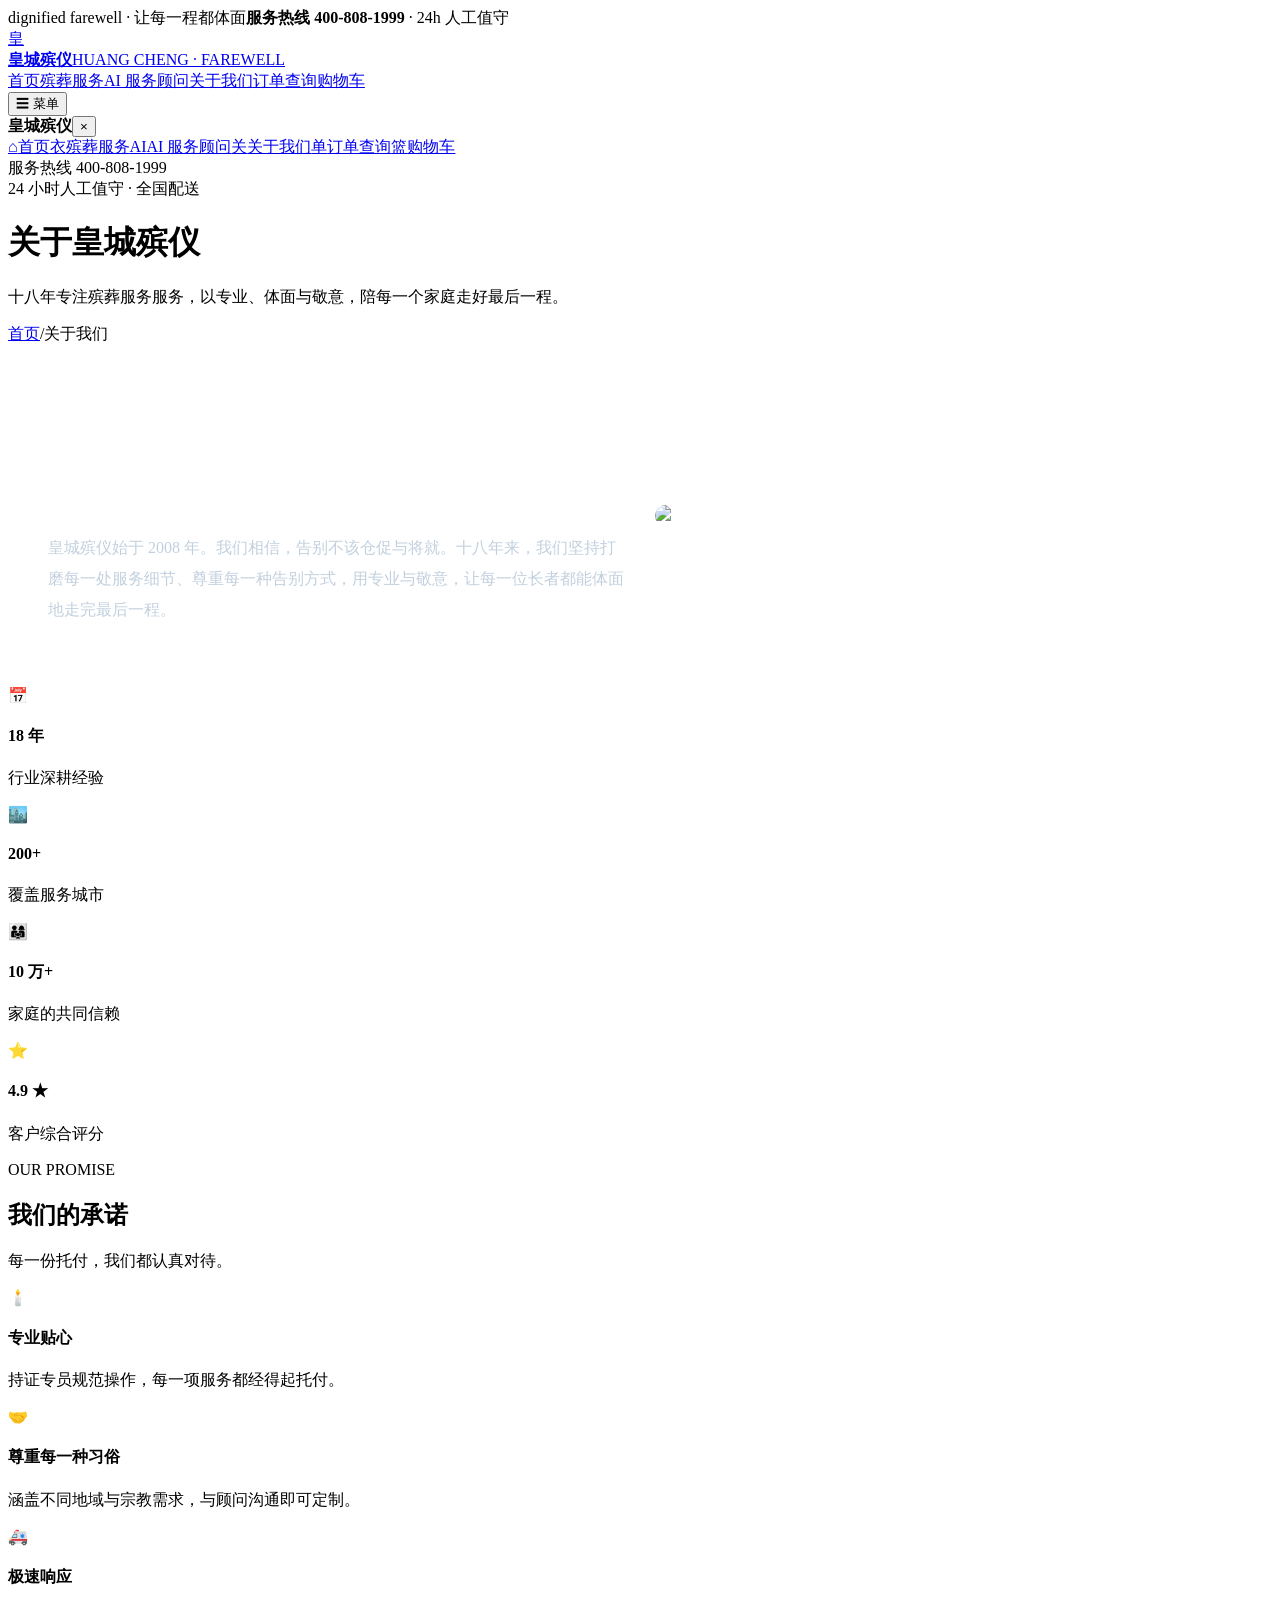
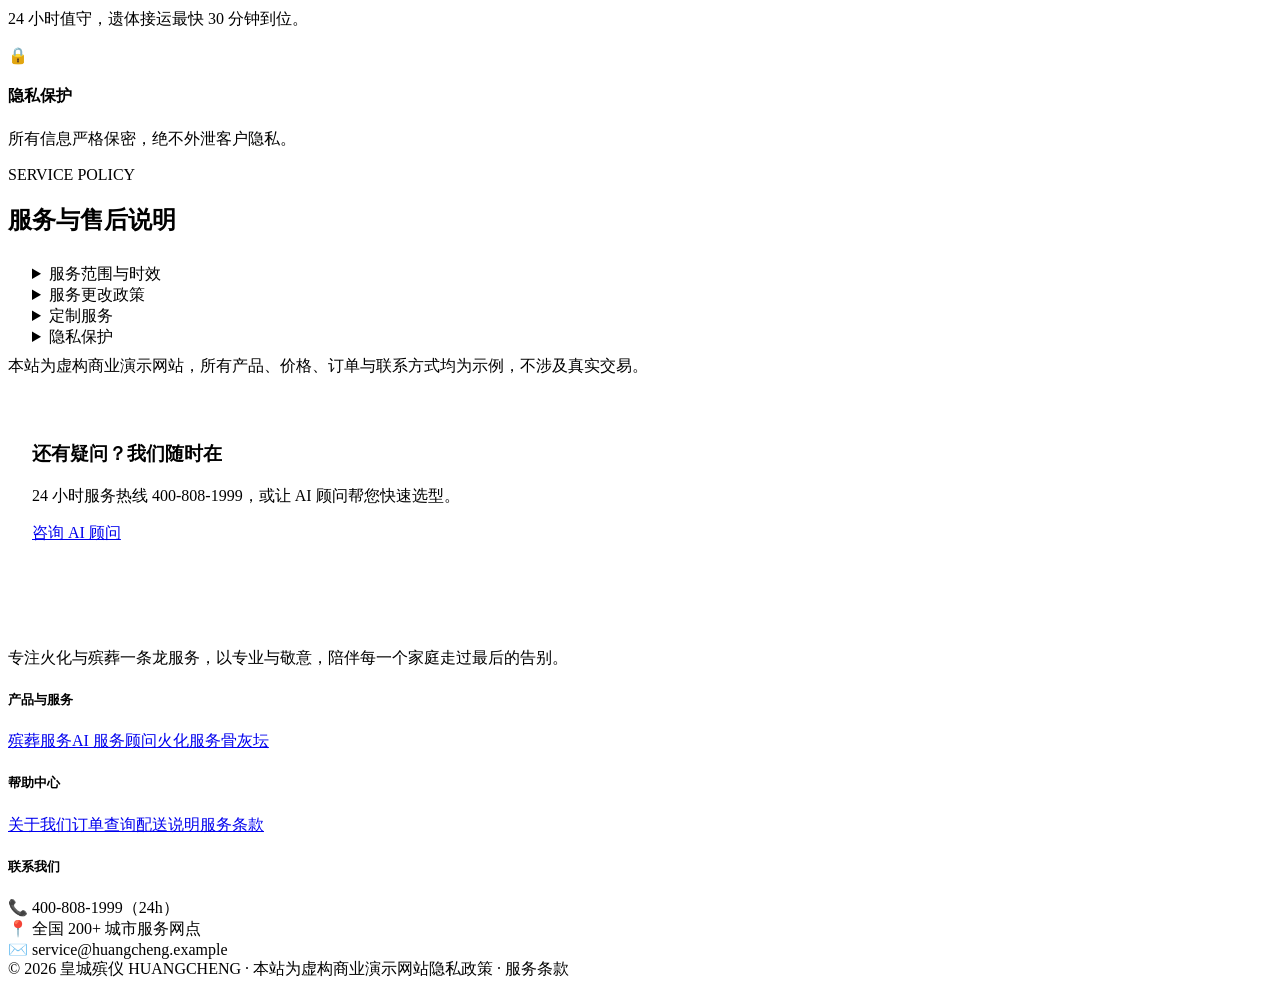
==== about.html @ 8a4f8b58 "huangchengcheng 火化服务商业站" ====
<!DOCTYPE html>
<html lang="zh-CN">
<head>
<meta charset="UTF-8"><meta name="viewport" content="width=device-width,initial-scale=1">
<title>关于我们 — 皇城殡仪</title><link rel="stylesheet" href="assets/style.css">
</head>
<body>
<div class="topbar"><div class="wrap"><span> dignified farewell · 让每一程都体面</span><span><b>服务热线 400-808-1999</b> · 24h 人工值守</span></div></div>
<header class="sitehead"><div class="wrap">
  <a class="logo" href="index.html"><div class="mark">皇</div><div class="txt"><b>皇城殡仪</b><span>HUANG CHENG · FAREWELL</span></div></a>
  <nav class="nav"><a href="index.html">首页</a><a href="products.html">殡葬服务</a><a href="agent.html">AI 服务顾问</a><a href="about.html" class="cur">关于我们</a><a href="orders.html">订单查询</a><a href="cart.html" class="nav-cta">购物车 <span data-cart-count style="display:none">0</span></a></nav>
  <button class="burger" id="burger">☰ 菜单</button>
</div></header>
<div class="drawer-mask" id="drawerMask"></div><aside class="drawer" id="drawer">
  <div class="dh"><b>皇城殡仪</b><button id="drawerClose">×</button></div>
  <div class="dlist"><a href="index.html"><span class="ico">⌂</span>首页</a><a href="products.html"><span class="ico">衣</span>殡葬服务</a><a href="agent.html"><span class="ico">AI</span>AI 服务顾问</a><a href="about.html" class="cur"><span class="ico">关</span>关于我们</a><a href="orders.html"><span class="ico">单</span>订单查询</a><a href="cart.html"><span class="ico">篮</span>购物车</a></div>
  <div class="df">服务热线 400-808-1999<br>24 小时人工值守 · 全国配送</div>
</aside>

<div class="pagehead"><div class="wrap"><h1>关于皇城殡仪</h1><p>十八年专注殡葬服务服务，以专业、体面与敬意，陪每一个家庭走好最后一程。</p></div></div>
<div class="crumb"><div class="wrap"><a href="index.html">首页</a><span>/</span>关于我们</div></div>

<!-- 故事 -->
<section><div class="wrap">
  <div class="hero-card" style="background:linear-gradient(135deg,var(--navy-deep),var(--navy));color:#fff;padding:0;overflow:hidden">
    <div class="wrap" style="padding:44px 40px;display:grid;grid-template-columns:1fr 1fr;gap:30px;align-items:center">
      <div><span class="tag">OUR STORY</span><h2 style="font-family:var(--serif);font-size:clamp(24px,3.5vw,34px);margin:14px 0;line-height:1.4">一份体面，<br>是对生命最后的致意</h2>
        <p style="color:#c2d0de;line-height:1.95">皇城殡仪始于 2008 年。我们相信，告别不该仓促与将就。十八年来，我们坚持打磨每一处服务细节、尊重每一种告别方式，用专业与敬意，让每一位长者都能体面地走完最后一程。</p></div>
      <div><img src="assets/images/scene-candles.jpg" alt="庄重的服务场景" style="border-radius:12px;width:100%;height:300px;object-fit:cover"></div>
    </div>
  </div>
</div></section>

<!-- 数据 -->
<section style="padding-top:0"><div class="wrap">
  <div class="feature-grid">
    <div class="card feature"><div class="ic">📅</div><h4>18 年</h4><p>行业深耕经验</p></div>
    <div class="card feature"><div class="ic">🏙️</div><h4>200+</h4><p>覆盖服务城市</p></div>
    <div class="card feature"><div class="ic">👨‍👩‍👧</div><h4>10 万+</h4><p>家庭的共同信赖</p></div>
    <div class="card feature"><div class="ic">⭐</div><h4>4.9 ★</h4><p>客户综合评分</p></div>
  </div>
</div></section>

<!-- 承诺 -->
<section style="background:var(--card);border-top:1px solid var(--line);border-bottom:1px solid var(--line)"><div class="wrap">
  <div class="sec-head"><span class="kicker">OUR PROMISE</span><h2>我们的承诺</h2><p>每一份托付，我们都认真对待。</p></div>
  <div class="feature-grid">
    <div class="card feature"><div class="ic">🕯️</div><h4>专业贴心</h4><p>持证专员规范操作，每一项服务都经得起托付。</p></div>
    <div class="card feature"><div class="ic">🤝</div><h4>尊重每一种习俗</h4><p>涵盖不同地域与宗教需求，与顾问沟通即可定制。</p></div>
    <div class="card feature"><div class="ic">🚑</div><h4>极速响应</h4><p>24 小时值守，遗体接运最快 30 分钟到位。</p></div>
    <div class="card feature"><div class="ic">🔒</div><h4>隐私保护</h4><p>所有信息严格保密，绝不外泄客户隐私。</p></div>
  </div>
</div></section>

<!-- 服务与售后说明 -->
<section><div class="wrap" style="max-width:900px">
  <div class="sec-head"><span class="kicker">SERVICE POLICY</span><h2>服务与售后说明</h2></div>
  <div class="card" style="padding:8px 24px">
    <details class="faq"><summary>服务范围与时效</summary><div class="ans">全国 200+ 城市设有服务网点。遗体接运市区内 30–60 分钟到位，加急火化最快当天安排。请致电 400-808-1999，我们调度最近网点优先处理。</div></details>
    <details class="faq"><summary>服务更改政策</summary><div class="ans">服务开始前如需调整方案、规格或时段，请及时联系顾问，我们会尽力免费为您更改。服务开始后按双方约定执行。</div></details>
    <details class="faq"><summary>定制服务</summary><div class="ans">支持特殊体型定制、宗教习俗方案定制。一般 24–48 小时完成，加急可当天处理，请提前与顾问沟通细节。</div></details>
    <details class="faq"><summary>隐私保护</summary><div class="ans">您提交的所有信息仅用于订单履行与售后服务，本站为演示网站，数据仅保存在您的浏览器本地，不会上传服务器。</div></details>
  </div>
  <div class="notice center">本站为虚构商业演示网站，所有产品、价格、订单与联系方式均为示例，不涉及真实交易。</div>
</div></section>

<!-- CTA -->
<section class="cta-strip" style="padding:0"><div class="wrap" style="padding:46px 24px">
  <div><h3>还有疑问？我们随时在</h3><p>24 小时服务热线 400-808-1999，或让 AI 顾问帮您快速选型。</p></div>
  <div style="display:flex;gap:12px;flex-wrap:wrap"><a href="agent.html" class="btn btn-gold">咨询 AI 顾问</a><a href="products.html" class="btn btn-ghost" style="border-color:rgba(255,255,255,.4);color:#fff">浏览产品</a></div>
</div></section>

<footer class="foot"><div class="wrap">
  <div class="grid">
    <div class="brand"><div class="logo" style="color:#fff"><div class="mark">皇</div><div class="txt"><b>皇城殡仪</b><span>HUANG CHENG · FAREWELL</span></div></div><p>专注火化与殡葬一条龙服务，以专业与敬意，陪伴每一个家庭走过最后的告别。</p></div>
    <div><h5>产品与服务</h5><a href="products.html">殡葬服务</a><a href="agent.html">AI 服务顾问</a><a href="products.html">火化服务</a><a href="products.html">骨灰坛</a></div>
    <div><h5>帮助中心</h5><a href="about.html">关于我们</a><a href="orders.html">订单查询</a><a href="about.html">配送说明</a><a href="about.html">服务条款</a></div>
    <div><h5>联系我们</h5><div class="contact-line">📞 400-808-1999（24h）</div><div class="contact-line">📍 全国 200+ 城市服务网点</div><div class="contact-line">✉️ service@huangcheng.example</div></div>
  </div>
  <div class="bottom"><span>© 2026 皇城殡仪 HUANGCHENG · 本站为虚构商业演示网站</span><span>隐私政策 · 服务条款</span></div>
</div></footer>
<script src="assets/data.js"></script><script src="assets/app.js"></script>
<script>
var c=document.getElementById('drawerClose');
if(c)c.addEventListener('click',function(){document.getElementById('drawerMask').classList.remove('on');document.getElementById('drawer').classList.remove('on')});
</script>
</body></html>
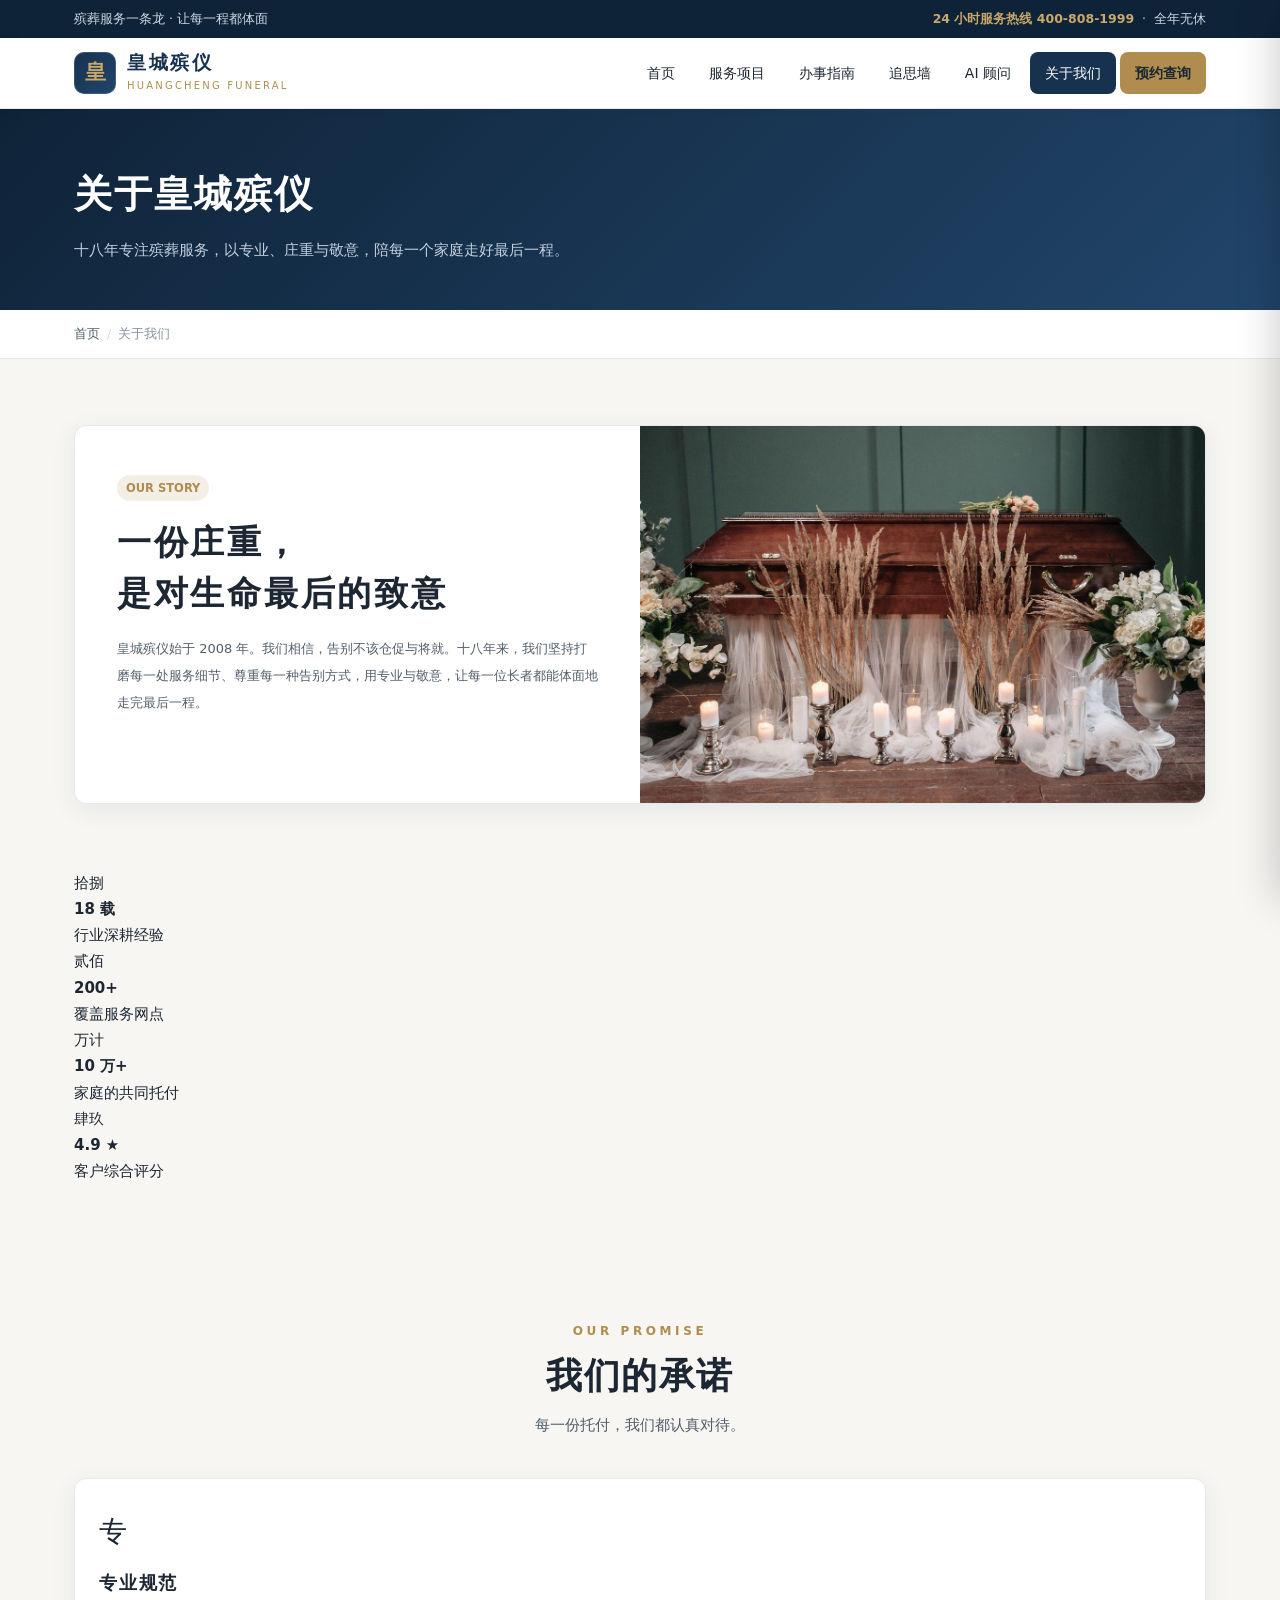
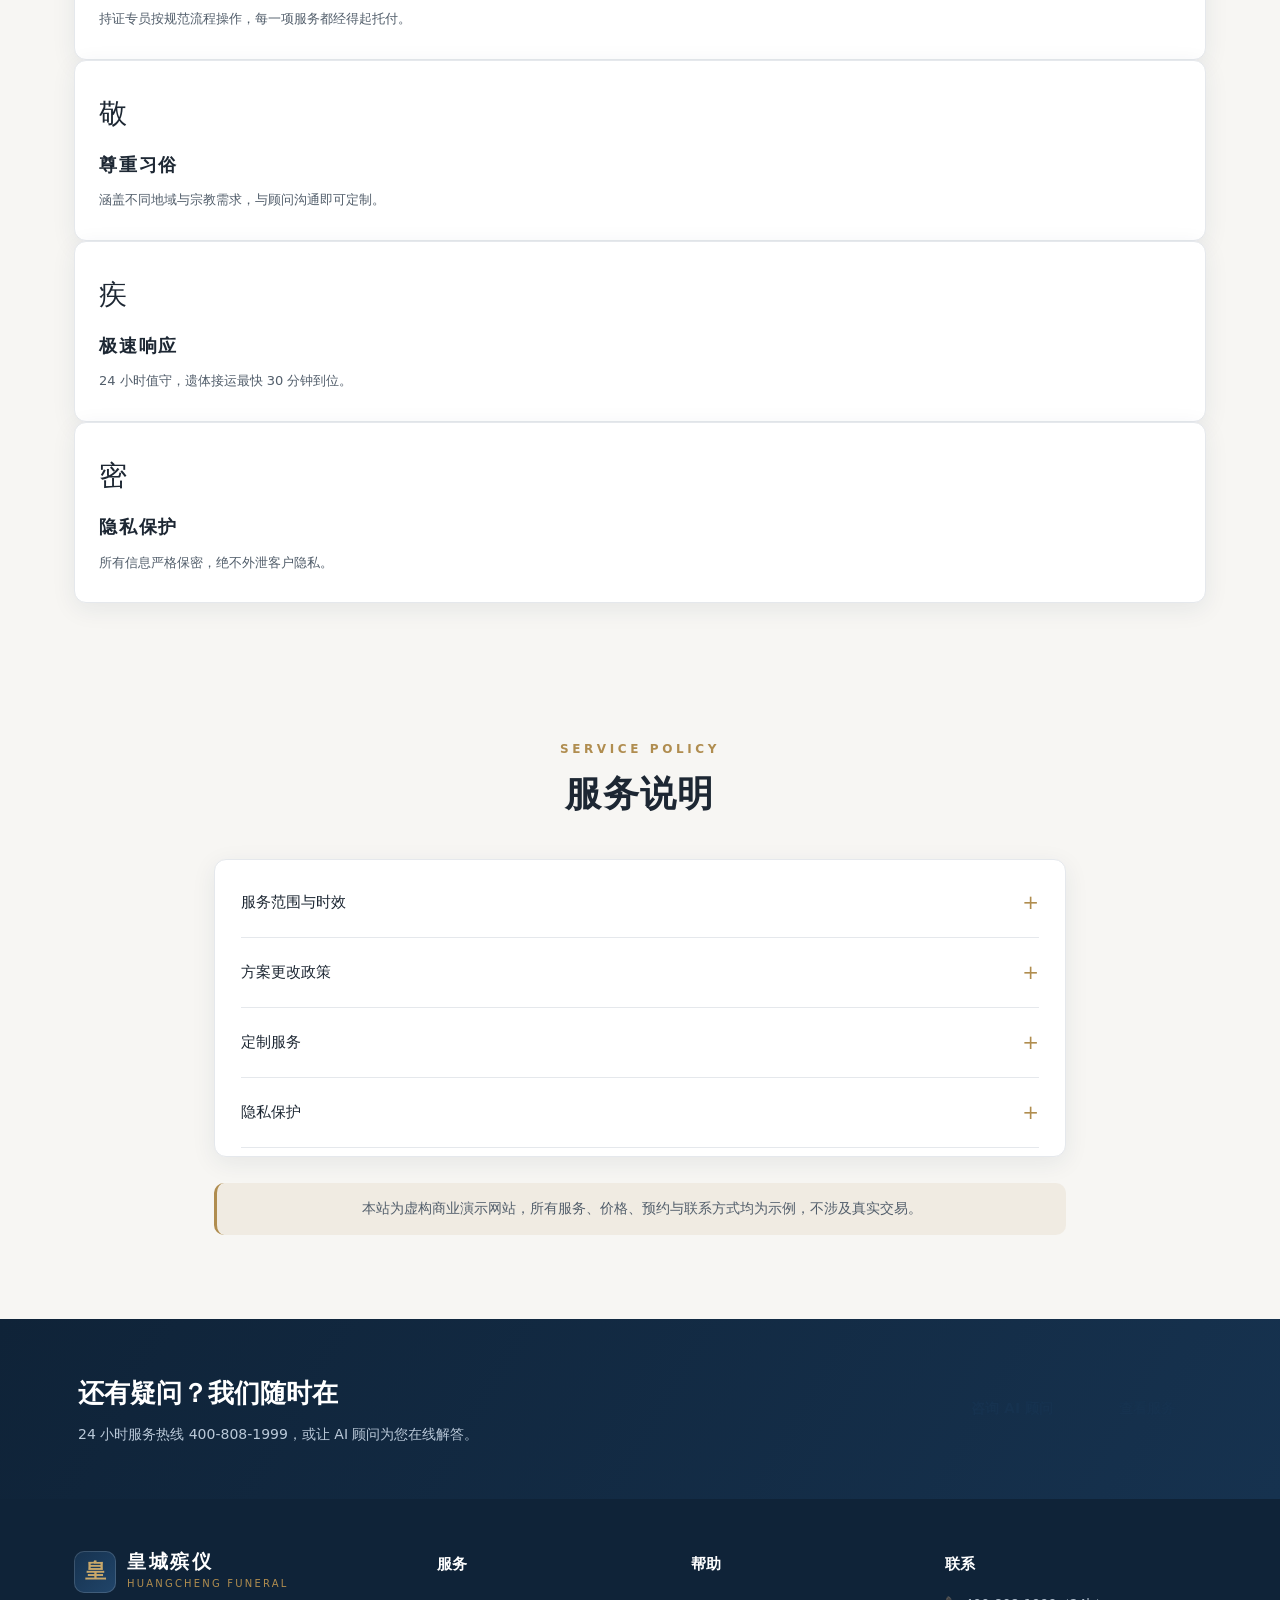
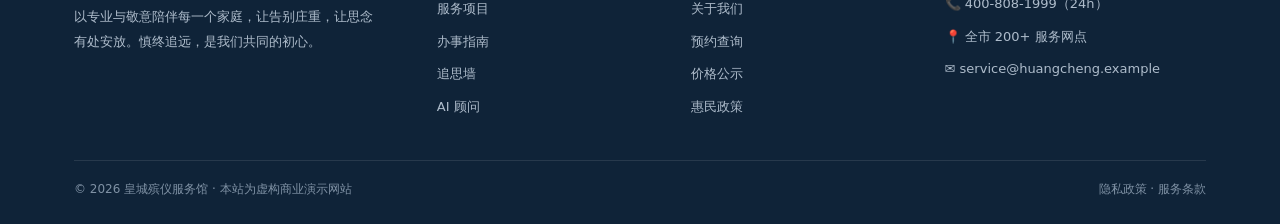
==== commit 3afebfd0: "重做殡仪馆门户站" ====
--- a/about.html
+++ b/about.html
@@ -5,79 +5,80 @@
 <title>关于我们 — 皇城殡仪</title><link rel="stylesheet" href="assets/style.css">
 </head>
 <body>
-<div class="topbar"><div class="wrap"><span> dignified farewell · 让每一程都体面</span><span><b>服务热线 400-808-1999</b> · 24h 人工值守</span></div></div>
+<div class="topbar"><div class="wrap"><span>殡葬服务一条龙 · 让每一程都体面</span><span><b>24 小时服务热线 400-808-1999</b> &nbsp;·&nbsp; 全年无休</span></div></div>
 <header class="sitehead"><div class="wrap">
-  <a class="logo" href="index.html"><div class="mark">皇</div><div class="txt"><b>皇城殡仪</b><span>HUANG CHENG · FAREWELL</span></div></a>
-  <nav class="nav"><a href="index.html">首页</a><a href="products.html">殡葬服务</a><a href="agent.html">AI 服务顾问</a><a href="about.html" class="cur">关于我们</a><a href="orders.html">订单查询</a><a href="cart.html" class="nav-cta">购物车 <span data-cart-count style="display:none">0</span></a></nav>
+  <a class="logo" href="index.html"><div class="mark">皇</div><div class="txt"><b>皇城殡仪</b><span>HUANGCHENG FUNERAL</span></div></a>
+  <nav class="nav"><a href="index.html">首页</a><a href="services.html">服务项目</a><a href="guide.html">办事指南</a><a href="memorial.html">追思墙</a><a href="agent.html">AI 顾问</a><a href="about.html" class="cur">关于我们</a><a href="orders.html" class="nav-cta">预约查询</a></nav>
   <button class="burger" id="burger">☰ 菜单</button>
 </div></header>
-<div class="drawer-mask" id="drawerMask"></div><aside class="drawer" id="drawer">
+<div class="drawer-mask" id="drawerMask"></div>
+<aside class="drawer" id="drawer">
   <div class="dh"><b>皇城殡仪</b><button id="drawerClose">×</button></div>
-  <div class="dlist"><a href="index.html"><span class="ico">⌂</span>首页</a><a href="products.html"><span class="ico">衣</span>殡葬服务</a><a href="agent.html"><span class="ico">AI</span>AI 服务顾问</a><a href="about.html" class="cur"><span class="ico">关</span>关于我们</a><a href="orders.html"><span class="ico">单</span>订单查询</a><a href="cart.html"><span class="ico">篮</span>购物车</a></div>
-  <div class="df">服务热线 400-808-1999<br>24 小时人工值守 · 全国配送</div>
+  <div class="dlist">
+    <a href="index.html"><span class="ico">◈</span>首页</a><a href="services.html"><span class="ico">壹</span>服务项目</a>
+    <a href="guide.html"><span class="ico">贰</span>办事指南</a><a href="memorial.html"><span class="ico">叁</span>追思墙</a>
+    <a href="agent.html"><span class="ico">肆</span>AI 殡葬顾问</a><a href="about.html" class="cur"><span class="ico">伍</span>关于我们</a>
+    <a href="orders.html"><span class="ico">陆</span>预约查询</a>
+  </div>
+  <div class="df">24 小时服务热线 400-808-1999<br>全年无休 · 市区 30 分钟响应</div>
 </aside>
 
-<div class="pagehead"><div class="wrap"><h1>关于皇城殡仪</h1><p>十八年专注殡葬服务服务，以专业、体面与敬意，陪每一个家庭走好最后一程。</p></div></div>
+<div class="pagehead"><div class="wrap"><h1>关于皇城殡仪</h1><p>十八年专注殡葬服务，以专业、庄重与敬意，陪每一个家庭走好最后一程。</p></div></div>
 <div class="crumb"><div class="wrap"><a href="index.html">首页</a><span>/</span>关于我们</div></div>
 
-<!-- 故事 -->
 <section><div class="wrap">
-  <div class="hero-card" style="background:linear-gradient(135deg,var(--navy-deep),var(--navy));color:#fff;padding:0;overflow:hidden">
-    <div class="wrap" style="padding:44px 40px;display:grid;grid-template-columns:1fr 1fr;gap:30px;align-items:center">
-      <div><span class="tag">OUR STORY</span><h2 style="font-family:var(--serif);font-size:clamp(24px,3.5vw,34px);margin:14px 0;line-height:1.4">一份体面，<br>是对生命最后的致意</h2>
-        <p style="color:#c2d0de;line-height:1.95">皇城殡仪始于 2008 年。我们相信，告别不该仓促与将就。十八年来，我们坚持打磨每一处服务细节、尊重每一种告别方式，用专业与敬意，让每一位长者都能体面地走完最后一程。</p></div>
-      <div><img src="assets/images/scene-candles.jpg" alt="庄重的服务场景" style="border-radius:12px;width:100%;height:300px;object-fit:cover"></div>
+  <div class="card" style="padding:0;overflow:hidden;display:grid;grid-template-columns:1fr 1fr">
+    <div style="padding:48px 42px"><span class="tag">OUR STORY</span>
+      <h2 style="font-family:var(--serif);font-size:clamp(24px,3.4vw,34px);margin:16px 0;letter-spacing:.08em;line-height:1.5">一份庄重，<br>是对生命最后的致意</h2>
+      <p class="small" style="line-height:2.1">皇城殡仪始于 2008 年。我们相信，告别不该仓促与将就。十八年来，我们坚持打磨每一处服务细节、尊重每一种告别方式，用专业与敬意，让每一位长者都能体面地走完最后一程。</p>
     </div>
+    <div><img src="assets/images/scene-candles.jpg" alt="庄重的服务场景" style="width:100%;height:100%;min-height:340px;object-fit:cover"></div>
   </div>
 </div></section>
 
-<!-- 数据 -->
 <section style="padding-top:0"><div class="wrap">
-  <div class="feature-grid">
-    <div class="card feature"><div class="ic">📅</div><h4>18 年</h4><p>行业深耕经验</p></div>
-    <div class="card feature"><div class="ic">🏙️</div><h4>200+</h4><p>覆盖服务城市</p></div>
-    <div class="card feature"><div class="ic">👨‍👩‍👧</div><h4>10 万+</h4><p>家庭的共同信赖</p></div>
-    <div class="card feature"><div class="ic">⭐</div><h4>4.9 ★</h4><p>客户综合评分</p></div>
+  <div class="guide-grid" style="grid-template-columns:repeat(4,1fr)">
+    <div class="guide-card"><div class="ic">拾捌</div><h4>18 载</h4><p>行业深耕经验</p></div>
+    <div class="guide-card"><div class="ic">贰佰</div><h4>200+</h4><p>覆盖服务网点</p></div>
+    <div class="guide-card"><div class="ic">万计</div><h4>10 万+</h4><p>家庭的共同托付</p></div>
+    <div class="guide-card"><div class="ic">肆玖</div><h4>4.9 ★</h4><p>客户综合评分</p></div>
   </div>
 </div></section>
 
-<!-- 承诺 -->
-<section style="background:var(--card);border-top:1px solid var(--line);border-bottom:1px solid var(--line)"><div class="wrap">
+<section style="background:var(--paper-2)"><div class="wrap">
   <div class="sec-head"><span class="kicker">OUR PROMISE</span><h2>我们的承诺</h2><p>每一份托付，我们都认真对待。</p></div>
-  <div class="feature-grid">
-    <div class="card feature"><div class="ic">🕯️</div><h4>专业贴心</h4><p>持证专员规范操作，每一项服务都经得起托付。</p></div>
-    <div class="card feature"><div class="ic">🤝</div><h4>尊重每一种习俗</h4><p>涵盖不同地域与宗教需求，与顾问沟通即可定制。</p></div>
-    <div class="card feature"><div class="ic">🚑</div><h4>极速响应</h4><p>24 小时值守，遗体接运最快 30 分钟到位。</p></div>
-    <div class="card feature"><div class="ic">🔒</div><h4>隐私保护</h4><p>所有信息严格保密，绝不外泄客户隐私。</p></div>
+  <div class="guide-grid">
+    <div class="card" style="padding:28px 24px"><div class="ic" style="font-family:var(--serif);font-size:28px;color:var(--copper)">专</div><h4 style="font-family:var(--serif);font-size:18px;margin:12px 0 8px;letter-spacing:.1em">专业规范</h4><p class="small">持证专员按规范流程操作，每一项服务都经得起托付。</p></div>
+    <div class="card" style="padding:28px 24px"><div class="ic" style="font-family:var(--serif);font-size:28px;color:var(--copper)">敬</div><h4 style="font-family:var(--serif);font-size:18px;margin:12px 0 8px;letter-spacing:.1em">尊重习俗</h4><p class="small">涵盖不同地域与宗教需求，与顾问沟通即可定制。</p></div>
+    <div class="card" style="padding:28px 24px"><div class="ic" style="font-family:var(--serif);font-size:28px;color:var(--copper)">疾</div><h4 style="font-family:var(--serif);font-size:18px;margin:12px 0 8px;letter-spacing:.1em">极速响应</h4><p class="small">24 小时值守，遗体接运最快 30 分钟到位。</p></div>
+    <div class="card" style="padding:28px 24px"><div class="ic" style="font-family:var(--serif);font-size:28px;color:var(--copper)">密</div><h4 style="font-family:var(--serif);font-size:18px;margin:12px 0 8px;letter-spacing:.1em">隐私保护</h4><p class="small">所有信息严格保密，绝不外泄客户隐私。</p></div>
   </div>
 </div></section>
 
-<!-- 服务与售后说明 -->
 <section><div class="wrap" style="max-width:900px">
-  <div class="sec-head"><span class="kicker">SERVICE POLICY</span><h2>服务与售后说明</h2></div>
-  <div class="card" style="padding:8px 24px">
-    <details class="faq"><summary>服务范围与时效</summary><div class="ans">全国 200+ 城市设有服务网点。遗体接运市区内 30–60 分钟到位，加急火化最快当天安排。请致电 400-808-1999，我们调度最近网点优先处理。</div></details>
-    <details class="faq"><summary>服务更改政策</summary><div class="ans">服务开始前如需调整方案、规格或时段，请及时联系顾问，我们会尽力免费为您更改。服务开始后按双方约定执行。</div></details>
-    <details class="faq"><summary>定制服务</summary><div class="ans">支持特殊体型定制、宗教习俗方案定制。一般 24–48 小时完成，加急可当天处理，请提前与顾问沟通细节。</div></details>
-    <details class="faq"><summary>隐私保护</summary><div class="ans">您提交的所有信息仅用于订单履行与售后服务，本站为演示网站，数据仅保存在您的浏览器本地，不会上传服务器。</div></details>
+  <div class="sec-head"><span class="kicker">SERVICE POLICY</span><h2>服务说明</h2></div>
+  <div class="card" style="padding:8px 26px">
+    <details class="faq"><summary>服务范围与时效</summary><div class="ans">全市 200+ 服务网点。遗体接运市区内 30–60 分钟到位，加急火化最快当天安排。请致电 400-808-1999，我们调度最近网点优先处理。</div></details>
+    <details class="faq"><summary>方案更改政策</summary><div class="ans">服务开始前如需调整方案、规格或时段，请及时联系顾问，我们会尽力免费为您更改。服务开始后按双方约定执行。</div></details>
+    <details class="faq"><summary>定制服务</summary><div class="ans">支持宗教仪式、告别流程、场地花艺等定制。一般 24 小时内安排妥当，加急可当天处理，请提前与顾问沟通细节。</div></details>
+    <details class="faq"><summary>隐私保护</summary><div class="ans">您提交的所有信息仅用于服务履行与售后，本站为演示网站，数据仅保存在您的浏览器本地，不会上传服务器。</div></details>
   </div>
-  <div class="notice center">本站为虚构商业演示网站，所有产品、价格、订单与联系方式均为示例，不涉及真实交易。</div>
+  <div class="notice center" style="margin-top:26px">本站为虚构商业演示网站，所有服务、价格、预约与联系方式均为示例，不涉及真实交易。</div>
 </div></section>
 
-<!-- CTA -->
-<section class="cta-strip" style="padding:0"><div class="wrap" style="padding:46px 24px">
-  <div><h3>还有疑问？我们随时在</h3><p>24 小时服务热线 400-808-1999，或让 AI 顾问帮您快速选型。</p></div>
-  <div style="display:flex;gap:12px;flex-wrap:wrap"><a href="agent.html" class="btn btn-gold">咨询 AI 顾问</a><a href="products.html" class="btn btn-ghost" style="border-color:rgba(255,255,255,.4);color:#fff">浏览产品</a></div>
+<section class="cta-strip" style="padding:0"><div class="wrap" style="padding:52px 28px">
+  <div><h3>还有疑问？我们随时在</h3><p>24 小时服务热线 400-808-1999，或让 AI 顾问为您在线解答。</p></div>
+  <div style="display:flex;gap:12px;flex-wrap:wrap"><a href="agent.html" class="btn btn-copper">咨询 AI 顾问</a><a href="services.html" class="btn btn-outline">查看服务</a></div>
 </div></section>
 
 <footer class="foot"><div class="wrap">
   <div class="grid">
-    <div class="brand"><div class="logo" style="color:#fff"><div class="mark">皇</div><div class="txt"><b>皇城殡仪</b><span>HUANG CHENG · FAREWELL</span></div></div><p>专注火化与殡葬一条龙服务，以专业与敬意，陪伴每一个家庭走过最后的告别。</p></div>
-    <div><h5>产品与服务</h5><a href="products.html">殡葬服务</a><a href="agent.html">AI 服务顾问</a><a href="products.html">火化服务</a><a href="products.html">骨灰坛</a></div>
-    <div><h5>帮助中心</h5><a href="about.html">关于我们</a><a href="orders.html">订单查询</a><a href="about.html">配送说明</a><a href="about.html">服务条款</a></div>
-    <div><h5>联系我们</h5><div class="contact-line">📞 400-808-1999（24h）</div><div class="contact-line">📍 全国 200+ 城市服务网点</div><div class="contact-line">✉️ service@huangcheng.example</div></div>
+    <div class="brand"><div class="logo" style="color:#fff"><div class="mark">皇</div><div class="txt"><b>皇城殡仪</b><span>HUANGCHENG FUNERAL</span></div></div><p>以专业与敬意陪伴每一个家庭，让告别庄重，让思念有处安放。慎终追远，是我们共同的初心。</p></div>
+    <div><h5>服务</h5><a href="services.html">服务项目</a><a href="guide.html">办事指南</a><a href="memorial.html">追思墙</a><a href="agent.html">AI 顾问</a></div>
+    <div><h5>帮助</h5><a href="about.html">关于我们</a><a href="orders.html">预约查询</a><a href="guide.html">价格公示</a><a href="guide.html">惠民政策</a></div>
+    <div><h5>联系</h5><div class="contact-line">📞 400-808-1999（24h）</div><div class="contact-line">📍 全市 200+ 服务网点</div><div class="contact-line">✉️ service@huangcheng.example</div></div>
   </div>
-  <div class="bottom"><span>© 2026 皇城殡仪 HUANGCHENG · 本站为虚构商业演示网站</span><span>隐私政策 · 服务条款</span></div>
+  <div class="bottom"><span>© 2026 皇城殡仪服务馆 · 本站为虚构商业演示网站</span><span>隐私政策 · 服务条款</span></div>
 </div></footer>
 <script src="assets/data.js"></script><script src="assets/app.js"></script>
 <script>
--- a/assets/style.css
+++ b/assets/style.css
@@ -0,0 +1,334 @@
+/* 皇城殡仪 · 火化服务商业智能体网站 —— 公共样式 */
+:root{
+  --navy:#16324f;          /* 藏青主色 */
+  --navy-2:#21456a;
+  --navy-deep:#0f2338;
+  --gold:#b08d4f;          /* 香槟金 */
+  --gold-2:#c9a86a;
+  --bg:#f7f6f3;            /* 暖米白 */
+  --card:#ffffff;
+  --ink:#1d2733;
+  --ink-2:#525e6b;
+  --ink-3:#8792a0;
+  --line:#e5e8ec;
+  --line-2:#d4dae1;
+  --ok:#2e7d5b;
+  --danger:#b23a3a;
+  --radius:12px;
+  --radius-s:8px;
+  --shadow:0 6px 24px rgba(22,50,79,.08);
+  --shadow-lg:0 18px 50px rgba(22,50,79,.16);
+  --sans:"PingFang SC","Microsoft YaHei","Hiragino Sans GB",system-ui,-apple-system,sans-serif;
+  --serif:"Songti SC","STSong","SimSun",serif;
+}
+@media (prefers-color-scheme:dark){
+  :root{
+    color-scheme:dark;
+    --navy:#7fb0e0;--navy-2:#9cc4ec;--navy-deep:#0b131d;
+    --gold:#d8b878;--gold-2:#e6ca96;
+    --bg:#0d141d;--card:#151e29;--ink:#e8edf3;--ink-2:#b3bfcc;--ink-3:#8493a3;
+    --line:#263445;--line-2:#314254;
+    --shadow:0 6px 24px rgba(0,0,0,.3);--shadow-lg:0 18px 50px rgba(0,0,0,.45);
+  }
+}
+*{box-sizing:border-box;margin:0;padding:0}
+html{-webkit-text-size-adjust:100%;scroll-behavior:smooth;overflow-x:hidden}
+body{font-family:var(--sans);background:var(--bg);color:var(--ink);font-size:15px;line-height:1.75;overflow-x:hidden}
+img{max-width:100%;display:block}
+a{color:var(--navy);text-decoration:none}
+a:hover{color:var(--gold)}
+.wrap{max-width:1180px;margin:0 auto;padding:0 24px}
+.mono{font-family:ui-monospace,Menlo,Consolas,monospace}
+.small{font-size:13px;color:var(--ink-2)}
+.tiny{font-size:12px;color:var(--ink-3)}
+.center{text-align:center}
+.hidden{display:none!important}
+
+/* ===== 顶部 ===== */
+.topbar{background:var(--navy-deep);color:#cdd8e4;font-size:12.5px}
+.topbar .wrap{display:flex;justify-content:space-between;gap:16px;padding-top:8px;padding-bottom:8px;flex-wrap:wrap}
+.topbar b{color:var(--gold-2)}
+.sitehead{background:var(--card);border-bottom:1px solid var(--line);position:sticky;top:0;z-index:100;box-shadow:0 2px 12px rgba(0,0,0,.04)}
+.sitehead .wrap{display:flex;align-items:center;gap:18px;height:70px}
+.logo{display:flex;align-items:center;gap:11px;flex:0 0 auto}
+.logo .mark{width:42px;height:42px;border-radius:10px;background:linear-gradient(135deg,var(--navy),var(--navy-2));color:var(--gold-2);display:grid;place-items:center;font-family:var(--serif);font-size:21px;font-weight:700;box-shadow:inset 0 0 0 1px rgba(255,255,255,.15)}
+.logo .txt b{display:block;font-size:19px;letter-spacing:.14em;font-family:var(--serif);line-height:1.2}
+.logo .txt span{display:block;font-size:10px;letter-spacing:.22em;color:var(--gold);margin-top:2px}
+.nav{display:flex;gap:4px;margin-left:auto;align-items:center}
+.nav a{padding:9px 15px;font-size:14px;color:var(--ink);border-radius:8px;white-space:nowrap}
+.nav a:hover{background:rgba(176,141,79,.12);color:var(--gold)}
+.nav a.cur{background:var(--navy);color:#fff}
+.nav .nav-cta{background:var(--gold);color:#1a2733;font-weight:600}
+.nav .nav-cta:hover{background:var(--gold-2);color:#1a2733}
+.burger{display:none;margin-left:auto;background:var(--navy);color:#fff;border:none;border-radius:8px;padding:9px 13px;font-size:14px;cursor:pointer}
+@media(max-width:900px){.nav{display:none}.burger{display:block}}
+
+/* 抽屉栏（移动端明显） */
+.drawer-mask{position:fixed;inset:0;background:rgba(10,20,32,.5);z-index:198;opacity:0;visibility:hidden;transition:.25s}
+.drawer-mask.on{opacity:1;visibility:visible}
+.drawer{position:fixed;top:0;right:0;bottom:0;width:min(330px,86vw);background:var(--card);z-index:199;transform:translateX(102%);transition:transform .28s cubic-bezier(.4,0,.2,1);box-shadow:-10px 0 40px rgba(0,0,0,.2);display:flex;flex-direction:column}
+.drawer.on{transform:none}
+.drawer .dh{padding:20px;background:linear-gradient(135deg,var(--navy),var(--navy-2));color:#fff;display:flex;justify-content:space-between;align-items:center}
+.drawer .dh b{font-family:var(--serif);font-size:20px;letter-spacing:.1em}
+.drawer .dh button{background:rgba(255,255,255,.15);border:none;color:#fff;width:32px;height:32px;border-radius:50%;font-size:18px;cursor:pointer}
+.drawer .dlist{padding:12px;overflow-y:auto;flex:1}
+.drawer .dlist a{display:flex;align-items:center;gap:12px;padding:14px 16px;border-radius:10px;color:var(--ink);font-size:15px;margin-bottom:4px}
+.drawer .dlist a:hover,.drawer .dlist a.cur{background:rgba(176,141,79,.14);color:var(--gold)}
+.drawer .dlist a .ico{width:26px;height:26px;border-radius:7px;background:var(--navy);color:#fff;display:grid;place-items:center;font-size:13px;flex:0 0 auto}
+.drawer .df{padding:16px 20px;border-top:1px solid var(--line);font-size:13px;color:var(--ink-2)}
+
+/* ===== 通用块 ===== */
+section{padding:66px 0}
+.sec-head{text-align:center;max-width:720px;margin:0 auto 40px}
+.sec-head .kicker{display:inline-block;color:var(--gold);font-size:12px;letter-spacing:.3em;font-weight:600;margin-bottom:10px}
+.sec-head h2{font-size:clamp(25px,4vw,36px);font-family:var(--serif);letter-spacing:.04em;line-height:1.35}
+.sec-head p{color:var(--ink-2);margin-top:12px}
+.btn{display:inline-flex;align-items:center;justify-content:center;gap:8px;padding:13px 26px;border-radius:10px;font-size:14px;font-weight:600;cursor:pointer;border:1px solid transparent;transition:.2s;text-align:center}
+.btn-gold{background:linear-gradient(135deg,var(--gold),var(--gold-2));color:#1a2733}
+.btn-gold:hover{filter:brightness(1.07);color:#1a2733;transform:translateY(-1px)}
+.btn-navy{background:var(--navy);color:#fff}
+.btn-navy:hover{background:var(--navy-2);color:#fff}
+.btn-ghost{background:transparent;border-color:var(--line-2);color:var(--ink)}
+.btn-ghost:hover{border-color:var(--gold);color:var(--gold)}
+.btn-sm{padding:9px 15px;font-size:13px;border-radius:8px}
+.card{background:var(--card);border:1px solid var(--line);border-radius:var(--radius);box-shadow:var(--shadow)}
+.tag{display:inline-block;padding:3px 9px;border-radius:20px;font-size:11.5px;background:rgba(176,141,79,.14);color:var(--gold);font-weight:600}
+
+/* ===== 首屏 ===== */
+.hero{position:relative;background:var(--navy-deep);color:#fff;overflow:hidden}
+.hero .bg{position:absolute;inset:0;background-image:url('images/scene-hall.jpg');background-size:cover;background-position:center;opacity:.28}
+.hero .bg::after{content:"";position:absolute;inset:0;background:linear-gradient(90deg,var(--navy-deep) 10%,rgba(15,35,56,.85) 55%,rgba(15,35,56,.4))}
+.hero .wrap{position:relative;z-index:2;padding:104px 24px 110px;display:grid;grid-template-columns:1.1fr .9fr;gap:48px;align-items:center}
+.hero .badge{display:inline-flex;align-items:center;gap:8px;border:1px solid rgba(201,168,106,.5);color:var(--gold-2);padding:6px 14px;border-radius:30px;font-size:12.5px;letter-spacing:.1em;margin-bottom:22px}
+.hero h1{font-family:var(--serif);font-size:clamp(34px,5.4vw,58px);line-height:1.25;letter-spacing:.03em;font-weight:700}
+.hero h1 em{color:var(--gold-2);font-style:normal}
+.hero .lead{font-size:clamp(15px,2vw,17px);color:#c7d3e0;margin:22px 0 30px;max-width:560px;line-height:1.9}
+.hero .actions{display:flex;gap:14px;flex-wrap:wrap}
+.hero .trust{display:flex;gap:26px;margin-top:38px;flex-wrap:wrap}
+.hero .trust div b{display:block;font-size:23px;color:var(--gold-2);font-family:var(--serif)}
+.hero .trust div span{font-size:12px;color:#9fb0c2}
+.hero-card{background:rgba(255,255,255,.06);border:1px solid rgba(255,255,255,.16);backdrop-filter:blur(8px);border-radius:16px;padding:26px;box-shadow:var(--shadow-lg)}
+.hero-card h3{font-size:16px;margin-bottom:6px;color:#fff}
+.hero-card .sub{font-size:12.5px;color:#9fb0c2;margin-bottom:18px}
+.chat-mini{background:rgba(13,28,45,.7);border:1px solid rgba(255,255,255,.12);border-radius:12px;padding:16px;min-height:230px;max-height:230px;overflow:hidden;display:flex;flex-direction:column;gap:10px}
+.chat-mini .row{display:flex;gap:9px;align-items:flex-start}
+.chat-mini .av{width:28px;height:28px;border-radius:8px;flex:0 0 auto;display:grid;place-items:center;font-size:13px;background:var(--gold);color:#1a2733}
+.chat-mini .av.u{background:#3b5b7d;color:#fff}
+.chat-mini .bub{background:rgba(255,255,255,.1);border-radius:10px;padding:8px 12px;font-size:13px;line-height:1.6;color:#e5edf5}
+.chat-mini .row.me{flex-direction:row-reverse}
+.chat-mini .row.me .bub{background:var(--gold);color:#1a2733}
+.hero-card .fake-input{margin-top:14px;display:flex;gap:8px}
+.hero-card .fake-input span{flex:1;background:rgba(255,255,255,.1);border:1px solid rgba(255,255,255,.16);border-radius:9px;padding:10px 13px;font-size:13px;color:#8fa2b6}
+.hero-card .fake-input b{background:var(--gold);color:#1a2733;border-radius:9px;padding:10px 14px;font-size:13px}
+@media(max-width:900px){.hero .wrap{grid-template-columns:1fr;padding:76px 24px 80px;gap:34px}.hero-card{max-width:560px}}
+
+/* ===== 卖点/服务 ===== */
+.feature-grid{display:grid;grid-template-columns:repeat(4,1fr);gap:18px}
+.feature{padding:26px 22px;text-align:center;transition:.25s}
+.feature:hover{transform:translateY(-5px);box-shadow:var(--shadow-lg)}
+.feature .ic{width:52px;height:52px;margin:0 auto 14px;border-radius:14px;background:linear-gradient(135deg,rgba(176,141,79,.18),rgba(22,50,79,.08));color:var(--gold);display:grid;place-items:center;font-size:24px}
+.feature h4{font-size:16px;margin-bottom:7px}
+.feature p{font-size:13px;color:var(--ink-2);line-height:1.7}
+@media(max-width:900px){.feature-grid{grid-template-columns:repeat(2,1fr)}}
+@media(max-width:520px){.feature-grid{grid-template-columns:1fr}}
+
+/* 产品卡 */
+.prod-grid{display:grid;grid-template-columns:repeat(4,1fr);gap:20px}
+.prod{background:var(--card);border:1px solid var(--line);border-radius:var(--radius);overflow:hidden;box-shadow:var(--shadow);transition:.25s;display:flex;flex-direction:column}
+.prod:hover{transform:translateY(-5px);box-shadow:var(--shadow-lg)}
+.prod .img{aspect-ratio:4/3;overflow:hidden;background:#eceff3;position:relative}
+.prod .img img{width:100%;height:100%;object-fit:cover;transition:.4s}
+.prod:hover .img img{transform:scale(1.05)}
+.prod .img .corner{position:absolute;top:10px;left:10px}
+.prod .body{padding:16px 17px 18px;display:flex;flex-direction:column;flex:1}
+.prod .body h4{font-size:15.5px;line-height:1.5;margin-bottom:6px;min-height:46px}
+.prod .body .desc{font-size:12.5px;color:var(--ink-2);flex:1;line-height:1.6}
+.prod .price{display:flex;align-items:baseline;gap:8px;margin:12px 0}
+.prod .price b{font-size:21px;color:var(--danger);font-family:var(--serif)}
+.prod .price del{color:var(--ink-3);font-size:12.5px}
+.prod .foot{display:flex;gap:8px}
+.prod .foot .btn{flex:1}
+@media(max-width:980px){.prod-grid{grid-template-columns:repeat(2,1fr)}}
+@media(max-width:520px){.prod-grid{grid-template-columns:1fr}}
+
+/* 流程 */
+.flow{display:grid;grid-template-columns:repeat(5,1fr);gap:12px;position:relative}
+.flow .step{text-align:center;padding:0 6px}
+.flow .step .n{width:46px;height:46px;border-radius:50%;background:var(--card);border:2px solid var(--gold);color:var(--gold);display:grid;place-items:center;font-size:18px;font-weight:700;margin:0 auto 12px;font-family:var(--serif)}
+.flow .step h5{font-size:14.5px;margin-bottom:5px}
+.flow .step p{font-size:12px;color:var(--ink-2)}
+@media(max-width:760px){.flow{grid-template-columns:repeat(2,1fr);gap:20px 10px}.flow .step:last-child{grid-column:span 2}}
+
+/* 表格 */
+.tbl-wrap{overflow-x:auto;border:1px solid var(--line);border-radius:var(--radius);background:var(--card)}
+table.tbl{width:100%;border-collapse:collapse;font-size:13.5px;min-width:600px}
+table.tbl th,table.tbl td{padding:13px 15px;text-align:left;border-bottom:1px solid var(--line)}
+table.tbl th{background:var(--navy);color:#fff;font-weight:500;white-space:nowrap}
+table.tbl tr:last-child td{border-bottom:none}
+table.tbl tr:nth-child(even) td{background:rgba(22,50,79,.025)}
+table.tbl td b{color:var(--gold)}
+@media(max-width:620px){table.tbl{min-width:640px}}
+
+/* CTA 条 */
+.cta-strip{background:linear-gradient(120deg,var(--navy-deep),var(--navy));color:#fff;padding:48px 0}
+.cta-strip .wrap{display:flex;align-items:center;justify-content:space-between;gap:24px;flex-wrap:wrap}
+.cta-strip h3{font-family:var(--serif);font-size:26px}
+.cta-strip p{color:#b9c8d8;margin-top:6px;font-size:14px}
+
+/* 页脚 */
+.foot{background:var(--navy-deep);color:#aebccb;padding:52px 0 24px;font-size:13px}
+.foot .grid{display:grid;grid-template-columns:1.5fr 1fr 1fr 1.2fr;gap:36px}
+.foot .grid h5{color:#fff;font-size:15px;margin-bottom:16px;font-family:var(--serif)}
+.foot .brand p{margin-top:12px;line-height:1.9;max-width:300px}
+.foot a{color:#aebccb;display:block;padding:5px 0}
+.foot a:hover{color:var(--gold-2)}
+.foot .contact-line{display:flex;gap:9px;margin-bottom:10px;align-items:flex-start}
+.foot .bottom{border-top:1px solid rgba(255,255,255,.1);margin-top:36px;padding-top:18px;display:flex;justify-content:space-between;gap:14px;flex-wrap:wrap;font-size:12px;color:#7f91a4}
+@media(max-width:860px){.foot .grid{grid-template-columns:repeat(2,1fr)}}
+
+/* 面包屑 */
+.crumb{background:var(--card);border-bottom:1px solid var(--line);padding:13px 0;font-size:12.5px;color:var(--ink-3)}
+.crumb a{color:var(--ink-2)}
+.crumb span{margin:0 7px;color:var(--line-2)}
+
+/* 内页标题 */
+.pagehead{background:linear-gradient(135deg,var(--navy-deep),var(--navy-2));color:#fff;padding:52px 0 46px}
+.pagehead h1{font-family:var(--serif);font-size:clamp(26px,4vw,38px);letter-spacing:.05em}
+.pagehead p{color:#c1d0df;margin-top:10px;max-width:640px}
+
+/* 筛选 */
+.filters{display:flex;gap:9px;flex-wrap:wrap;margin-bottom:26px}
+.filters button{padding:8px 17px;border-radius:30px;border:1px solid var(--line-2);background:var(--card);color:var(--ink-2);font-size:13.5px;cursor:pointer;transition:.2s}
+.filters button:hover{border-color:var(--gold);color:var(--gold)}
+.filters button.on{background:var(--navy);border-color:var(--navy);color:#fff}
+
+/* ===== 智能体 ===== */
+.agent-layout{display:grid;grid-template-columns:1fr 340px;gap:20px;align-items:start}
+@media(max-width:980px){.agent-layout{grid-template-columns:1fr}}
+.chat-box{background:var(--card);border:1px solid var(--line);border-radius:var(--radius);box-shadow:var(--shadow);display:flex;flex-direction:column;overflow:hidden}
+.chat-top{padding:16px 20px;border-bottom:1px solid var(--line);display:flex;align-items:center;gap:12px}
+.chat-top .av{width:40px;height:40px;border-radius:11px;background:linear-gradient(135deg,var(--navy),var(--navy-2));color:var(--gold-2);display:grid;place-items:center;font-size:18px}
+.chat-top b{font-size:15px}
+.chat-top .status{font-size:12px;color:var(--ok);display:flex;align-items:center;gap:5px}
+.chat-top .status::before{content:"";width:7px;height:7px;border-radius:50%;background:var(--ok)}
+.chat-log{height:440px;overflow-y:auto;padding:20px;display:flex;flex-direction:column;gap:16px;background:linear-gradient(180deg,rgba(22,50,79,.02),transparent)}
+.msg{display:flex;gap:11px;align-items:flex-start;max-width:88%}
+.msg .av{width:32px;height:32px;border-radius:9px;flex:0 0 auto;display:grid;place-items:center;font-size:14px;background:linear-gradient(135deg,var(--navy),var(--navy-2));color:var(--gold-2)}
+.msg .bub{background:var(--bg);border:1px solid var(--line);border-radius:4px 14px 14px 14px;padding:12px 16px;font-size:14px;line-height:1.8}
+.msg.me{flex-direction:row-reverse;margin-left:auto}
+.msg.me .av{background:var(--gold);color:#1a2733}
+.msg.me .bub{background:var(--navy);color:#fff;border-color:var(--navy);border-radius:14px 4px 14px 14px}
+.msg .bub table{width:100%;border-collapse:collapse;margin-top:10px;font-size:12.5px;min-width:0}
+.msg .bub table th,.msg .bub table td{border:1px solid var(--line-2);padding:6px 8px;text-align:left}
+.msg .bub table th{background:var(--navy);color:#fff;white-space:nowrap}
+.msg .bub .rec{display:flex;gap:8px;align-items:center;padding:7px 0;border-bottom:1px dashed var(--line);font-size:13px}
+.msg .bub .rec:last-child{border:none}
+.msg .bub .rec img{width:38px;height:38px;border-radius:6px;object-fit:cover}
+.msg .bub .rec .btn{margin-left:auto}
+.chips{display:flex;gap:8px;flex-wrap:wrap;padding:0 20px 14px}
+.chip{padding:7px 13px;border:1px solid var(--gold);color:var(--gold);background:transparent;border-radius:20px;font-size:12.5px;cursor:pointer;transition:.2s}
+.chip:hover{background:var(--gold);color:#1a2733}
+.chat-input{padding:14px 18px;border-top:1px solid var(--line);display:flex;gap:10px}
+.chat-input input{flex:1;min-width:0;padding:12px 15px;border:1px solid var(--line-2);border-radius:10px;font-size:14px;background:var(--card);color:var(--ink)}
+.chat-input input:focus{outline:none;border-color:var(--gold)}
+.agent-side .side-card{padding:20px;margin-bottom:16px}
+.agent-side h4{font-size:15px;margin-bottom:12px;font-family:var(--serif)}
+.agent-side p,.agent-side li{font-size:13px;color:var(--ink-2);line-height:1.8}
+.agent-side ul{padding-left:18px}
+.typing{display:inline-flex;gap:4px;align-items:center}
+.typing i{width:6px;height:6px;border-radius:50%;background:var(--gold);animation:tp 1s infinite}
+.typing i:nth-child(2){animation-delay:.15s}.typing i:nth-child(3){animation-delay:.3s}
+@keyframes tp{0%,60%,100%{opacity:.3;transform:translateY(0)}30%{opacity:1;transform:translateY(-3px)}}
+
+/* ===== 商品详情 ===== */
+.detail{display:grid;grid-template-columns:1fr 1fr;gap:40px;align-items:start}
+@media(max-width:860px){.detail{grid-template-columns:1fr}}
+.detail .gallery img{width:100%;border-radius:var(--radius);box-shadow:var(--shadow)}
+.detail .thumbs{display:flex;gap:10px;margin-top:12px;flex-wrap:wrap}
+.detail .thumbs img{width:72px;height:72px;object-fit:cover;border-radius:8px;border:2px solid transparent;cursor:pointer}
+.detail .thumbs img.on{border-color:var(--gold)}
+.detail h1{font-size:clamp(23px,3vw,30px);font-family:var(--serif);line-height:1.4}
+.detail .sub{color:var(--ink-3);font-size:13px;margin:8px 0 18px}
+.detail .price-big{font-size:32px;color:var(--danger);font-family:var(--serif);margin:6px 0}
+.detail .opts{margin:18px 0}
+.detail .opts h5{font-size:13px;margin-bottom:9px;color:var(--ink-2)}
+.size-opts{display:flex;gap:9px;flex-wrap:wrap}
+.size-opts button{padding:8px 18px;border:1px solid var(--line-2);background:var(--card);border-radius:8px;cursor:pointer;color:var(--ink)}
+.size-opts button.on{border-color:var(--navy);background:var(--navy);color:#fff}
+.detail .buybar{display:flex;gap:12px;margin-top:22px;flex-wrap:wrap}
+.qty{display:flex;align-items:center;border:1px solid var(--line-2);border-radius:9px;overflow:hidden}
+.qty button{width:36px;height:42px;border:none;background:var(--bg);cursor:pointer;font-size:18px;color:var(--ink)}
+.qty span{width:44px;text-align:center;font-weight:600}
+.spec-list{list-style:none}
+.spec-list li{padding:9px 0;border-bottom:1px dashed var(--line);font-size:13.5px;display:flex;gap:10px}
+.spec-list li b{color:var(--navy);flex:0 0 88px;font-weight:500}
+
+/* ===== 购物车/结算 ===== */
+.cart-layout{display:grid;grid-template-columns:1fr 330px;gap:22px;align-items:start}
+@media(max-width:900px){.cart-layout{grid-template-columns:1fr}}
+.cart-item{display:flex;gap:16px;padding:18px;border-bottom:1px solid var(--line);align-items:center}
+.cart-item:last-child{border:none}
+.cart-item img{width:92px;height:92px;object-fit:cover;border-radius:10px;flex:0 0 auto}
+.cart-item .info{flex:1;min-width:0}
+.cart-item .info h4{font-size:15px;margin-bottom:4px}
+.cart-item .info .meta{font-size:12.5px;color:var(--ink-3)}
+.cart-item .price{color:var(--danger);font-weight:700;font-size:17px}
+.cart-item .rm{background:none;border:none;color:var(--ink-3);cursor:pointer;font-size:13px;padding:4px}
+.cart-item .rm:hover{color:var(--danger)}
+.summary{padding:22px;position:sticky;top:96px}
+.summary h4{font-family:var(--serif);font-size:18px;margin-bottom:16px}
+.summary .line{display:flex;justify-content:space-between;padding:9px 0;font-size:14px;border-bottom:1px dashed var(--line)}
+.summary .line.total{border:none;font-size:17px;font-weight:700;padding-top:16px}
+.summary .line.total b{color:var(--danger);font-size:24px;font-family:var(--serif)}
+.summary .btn{width:100%;margin-top:18px}
+.form-grid{display:grid;grid-template-columns:1fr 1fr;gap:16px}
+@media(max-width:620px){.form-grid{grid-template-columns:1fr}}
+.field label{display:block;font-size:13px;margin-bottom:6px;color:var(--ink-2);font-weight:500}
+.field input,.field select,.field textarea{width:100%;padding:11px 13px;border:1px solid var(--line-2);border-radius:9px;font-size:14px;background:var(--card);color:var(--ink)}
+.field input:focus,.field select:focus,.field textarea:focus{outline:none;border-color:var(--gold)}
+.field.full{grid-column:1/-1}
+.field .err{color:var(--danger);font-size:12px;margin-top:5px;display:none}
+.field .err.on{display:block}
+.section-card{padding:24px;margin-bottom:18px}
+.pay-methods{display:flex;gap:12px;flex-wrap:wrap}
+.pay-methods label{flex:1;min-width:130px;border:1px solid var(--line-2);border-radius:10px;padding:14px;display:flex;align-items:center;gap:9px;cursor:pointer;transition:.2s}
+.pay-methods label.on{border-color:var(--gold);background:rgba(176,141,79,.08)}
+.pay-methods input{margin:0}
+
+/* 步骤条 */
+.steps{display:flex;justify-content:center;gap:0;margin:0 auto 36px;max-width:640px}
+.steps .s{display:flex;align-items:center;gap:9px;color:var(--ink-3);font-size:13px;flex:1;justify-content:center;white-space:nowrap}
+.steps .s .n{width:28px;height:28px;border-radius:50%;border:2px solid var(--line-2);display:grid;place-items:center;font-size:13px}
+.steps .s.on{color:var(--gold)}
+.steps .s.on .n{border-color:var(--gold);background:var(--gold);color:#1a2733;font-weight:700}
+.steps .s.done .n{border-color:var(--ok);background:var(--ok);color:#fff}
+.steps .line{flex:0 0 40px;height:1px;background:var(--line-2);margin:0 4px}
+@media(max-width:620px){.steps .s span.t{display:none}}
+
+/* 成功页 */
+.success{text-align:center;padding:50px 20px}
+.success .check{width:76px;height:76px;border-radius:50%;background:var(--ok);color:#fff;display:grid;place-items:center;font-size:38px;margin:0 auto 20px}
+.success h2{font-family:var(--serif);font-size:28px;margin-bottom:10px}
+.success .orderno{display:inline-block;background:rgba(176,141,79,.12);color:var(--gold);padding:10px 18px;border-radius:10px;font-family:var(--serif);font-size:17px;margin:14px 0}
+
+/* 订单卡片 */
+.order-card{padding:20px;margin-bottom:16px}
+.order-card .oh{display:flex;justify-content:space-between;gap:12px;flex-wrap:wrap;padding-bottom:12px;border-bottom:1px solid var(--line);font-size:13px}
+.order-card .oh b{font-family:var(--serif);font-size:15px}
+.order-card .status{color:var(--ok);font-weight:600}
+.order-card .items{display:flex;gap:12px;padding:14px 0;flex-wrap:wrap}
+.order-card .items img{width:64px;height:64px;object-fit:cover;border-radius:8px}
+.order-card .of{display:flex;justify-content:space-between;align-items:center;border-top:1px dashed var(--line);padding-top:12px}
+
+/* FAQ */
+.faq{border-bottom:1px solid var(--line)}
+.faq summary{padding:17px 0;cursor:pointer;font-size:15px;font-weight:500;list-style:none;display:flex;justify-content:space-between;gap:12px;align-items:center}
+.faq summary::-webkit-details-marker{display:none}
+.faq summary::after{content:"+";color:var(--gold);font-size:20px;font-weight:400}
+.faq[open] summary::after{content:"−"}
+.faq .ans{padding:0 0 17px;color:var(--ink-2);font-size:14px;line-height:1.85}
+
+/* 提示条 */
+.notice{padding:14px 18px;border-radius:10px;background:rgba(176,141,79,.1);border-left:3px solid var(--gold);font-size:13.5px;color:var(--ink-2);margin:18px 0}
+.toast{position:fixed;bottom:28px;left:50%;transform:translateX(-50%) translateY(100px);background:var(--navy);color:#fff;padding:13px 22px;border-radius:30px;box-shadow:var(--shadow-lg);z-index:500;font-size:14px;opacity:0;transition:.3s;pointer-events:none}
+.toast.on{transform:translateX(-50%) translateY(0);opacity:1}
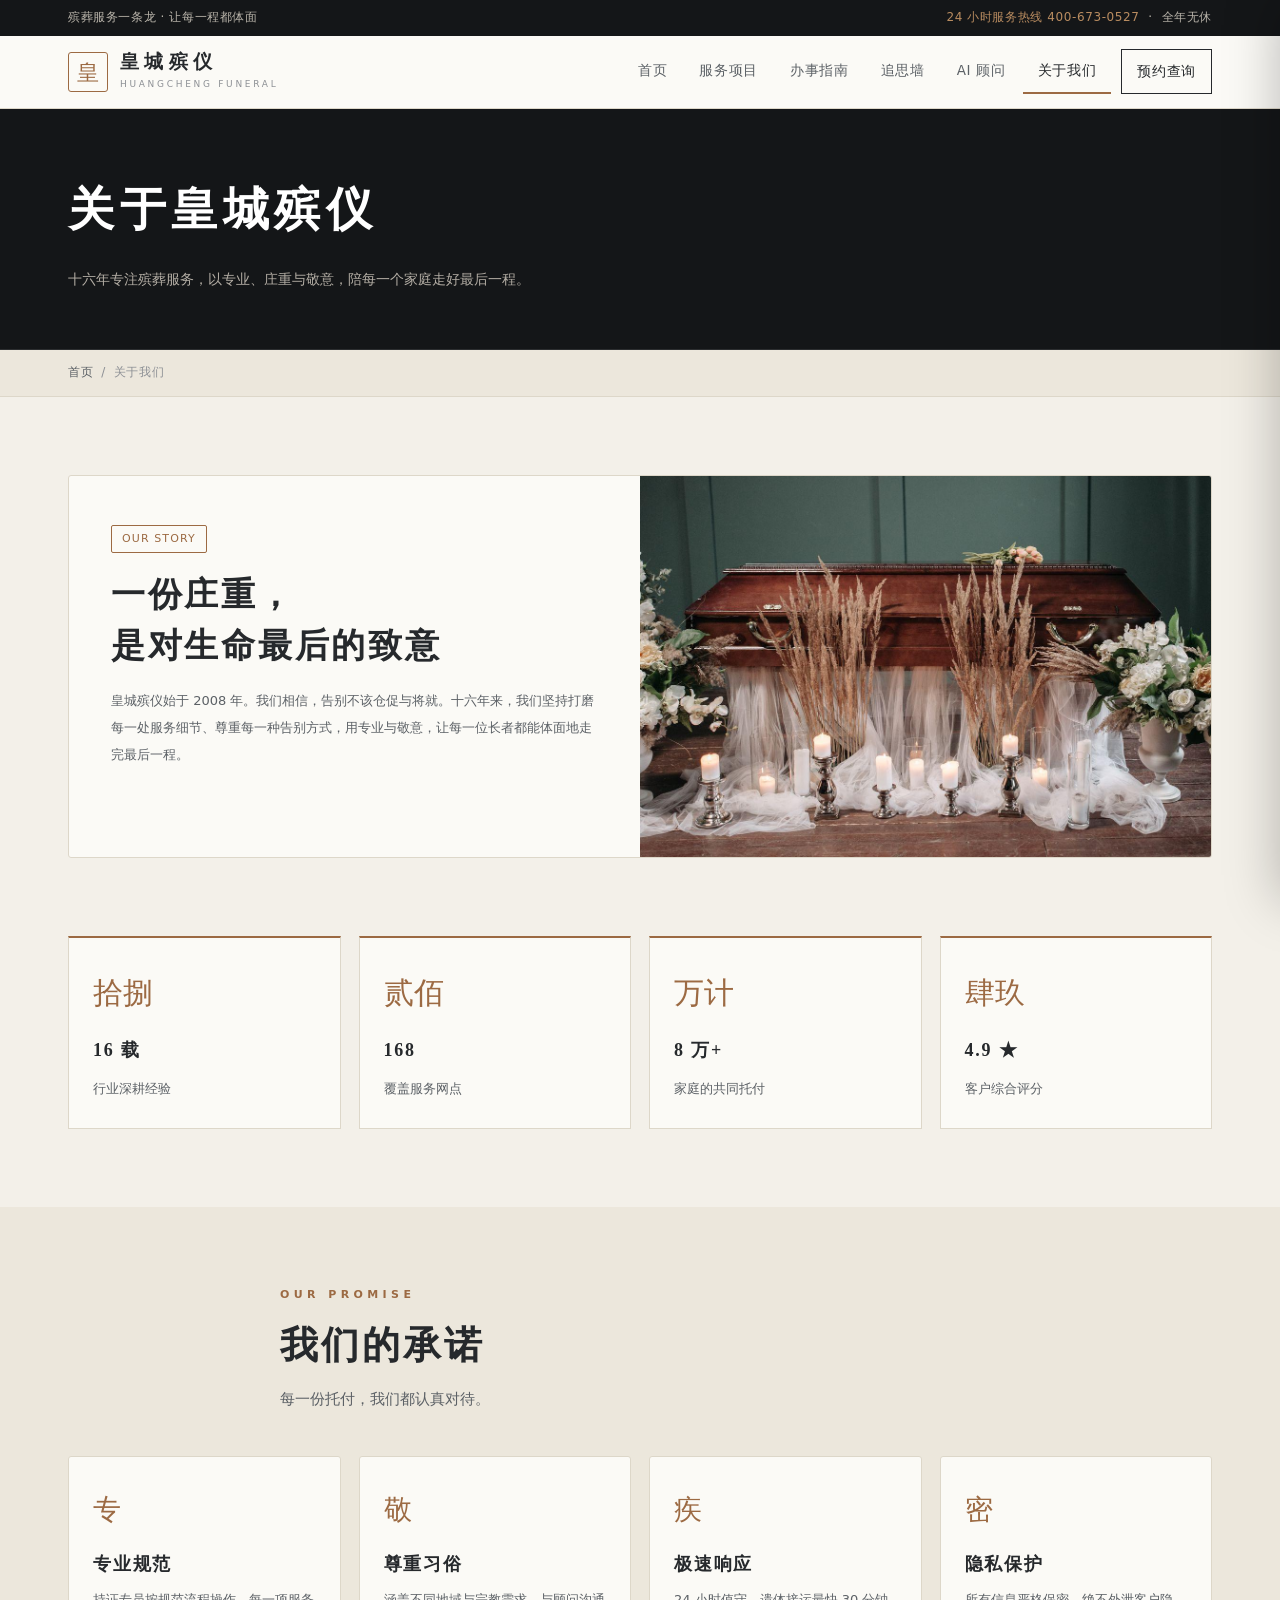
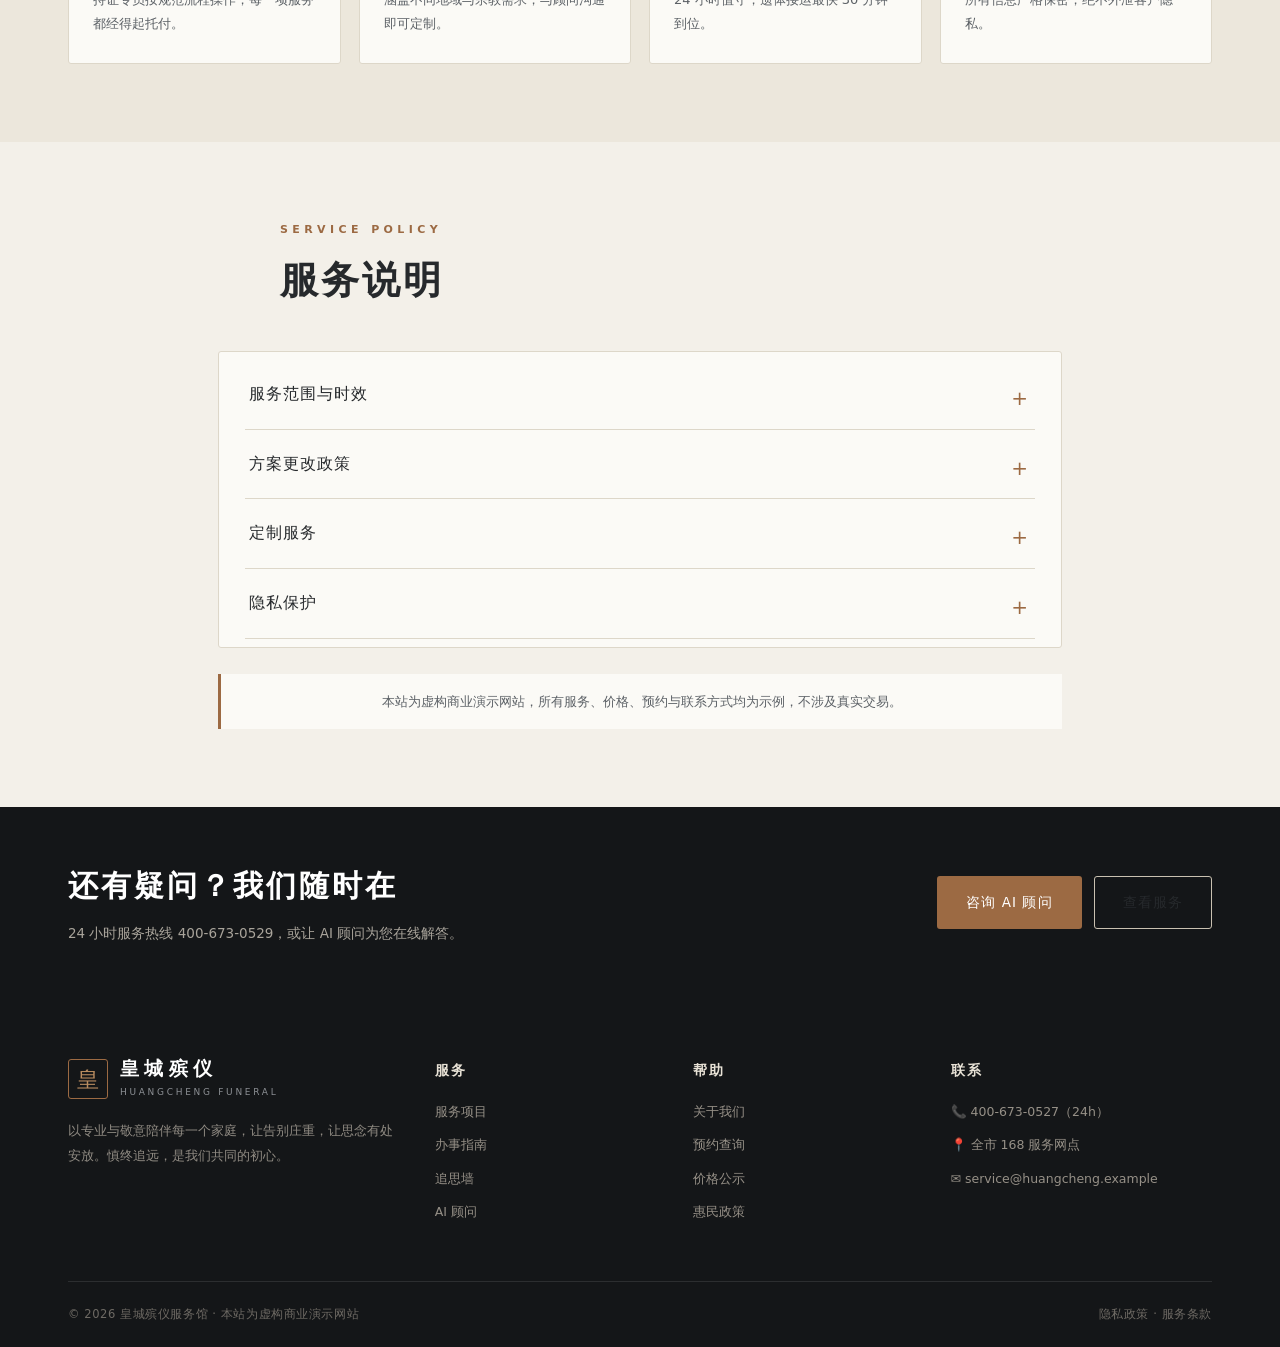
==== commit d2ab9fb0: "fix dark mode / phone / content" ====
--- a/about.html
+++ b/about.html
@@ -5,7 +5,7 @@
 <title>关于我们 — 皇城殡仪</title><link rel="stylesheet" href="assets/style.css">
 </head>
 <body>
-<div class="topbar"><div class="wrap"><span>殡葬服务一条龙 · 让每一程都体面</span><span><b>24 小时服务热线 400-808-1999</b> &nbsp;·&nbsp; 全年无休</span></div></div>
+<div class="topbar"><div class="wrap"><span>殡葬服务一条龙 · 让每一程都体面</span><span><b>24 小时服务热线 400-673-0527</b> &nbsp;·&nbsp; 全年无休</span></div></div>
 <header class="sitehead"><div class="wrap">
   <a class="logo" href="index.html"><div class="mark">皇</div><div class="txt"><b>皇城殡仪</b><span>HUANGCHENG FUNERAL</span></div></a>
   <nav class="nav"><a href="index.html">首页</a><a href="services.html">服务项目</a><a href="guide.html">办事指南</a><a href="memorial.html">追思墙</a><a href="agent.html">AI 顾问</a><a href="about.html" class="cur">关于我们</a><a href="orders.html" class="nav-cta">预约查询</a></nav>
@@ -20,17 +20,17 @@
     <a href="agent.html"><span class="ico">肆</span>AI 殡葬顾问</a><a href="about.html" class="cur"><span class="ico">伍</span>关于我们</a>
     <a href="orders.html"><span class="ico">陆</span>预约查询</a>
   </div>
-  <div class="df">24 小时服务热线 400-808-1999<br>全年无休 · 市区 30 分钟响应</div>
+  <div class="df">24 小时服务热线 400-673-0527<br>全年无休 · 市区 30 分钟响应</div>
 </aside>
 
-<div class="pagehead"><div class="wrap"><h1>关于皇城殡仪</h1><p>十八年专注殡葬服务，以专业、庄重与敬意，陪每一个家庭走好最后一程。</p></div></div>
+<div class="pagehead"><div class="wrap"><h1>关于皇城殡仪</h1><p>十六年专注殡葬服务，以专业、庄重与敬意，陪每一个家庭走好最后一程。</p></div></div>
 <div class="crumb"><div class="wrap"><a href="index.html">首页</a><span>/</span>关于我们</div></div>
 
 <section><div class="wrap">
   <div class="card" style="padding:0;overflow:hidden;display:grid;grid-template-columns:1fr 1fr">
     <div style="padding:48px 42px"><span class="tag">OUR STORY</span>
       <h2 style="font-family:var(--serif);font-size:clamp(24px,3.4vw,34px);margin:16px 0;letter-spacing:.08em;line-height:1.5">一份庄重，<br>是对生命最后的致意</h2>
-      <p class="small" style="line-height:2.1">皇城殡仪始于 2008 年。我们相信，告别不该仓促与将就。十八年来，我们坚持打磨每一处服务细节、尊重每一种告别方式，用专业与敬意，让每一位长者都能体面地走完最后一程。</p>
+      <p class="small" style="line-height:2.1">皇城殡仪始于 2008 年。我们相信，告别不该仓促与将就。十六年来，我们坚持打磨每一处服务细节、尊重每一种告别方式，用专业与敬意，让每一位长者都能体面地走完最后一程。</p>
     </div>
     <div><img src="assets/images/scene-candles.jpg" alt="庄重的服务场景" style="width:100%;height:100%;min-height:340px;object-fit:cover"></div>
   </div>
@@ -38,9 +38,9 @@
 
 <section style="padding-top:0"><div class="wrap">
   <div class="guide-grid" style="grid-template-columns:repeat(4,1fr)">
-    <div class="guide-card"><div class="ic">拾捌</div><h4>18 载</h4><p>行业深耕经验</p></div>
-    <div class="guide-card"><div class="ic">贰佰</div><h4>200+</h4><p>覆盖服务网点</p></div>
-    <div class="guide-card"><div class="ic">万计</div><h4>10 万+</h4><p>家庭的共同托付</p></div>
+    <div class="guide-card"><div class="ic">拾捌</div><h4>16 载</h4><p>行业深耕经验</p></div>
+    <div class="guide-card"><div class="ic">贰佰</div><h4>168</h4><p>覆盖服务网点</p></div>
+    <div class="guide-card"><div class="ic">万计</div><h4>8 万+</h4><p>家庭的共同托付</p></div>
     <div class="guide-card"><div class="ic">肆玖</div><h4>4.9 ★</h4><p>客户综合评分</p></div>
   </div>
 </div></section>
@@ -58,7 +58,7 @@
 <section><div class="wrap" style="max-width:900px">
   <div class="sec-head"><span class="kicker">SERVICE POLICY</span><h2>服务说明</h2></div>
   <div class="card" style="padding:8px 26px">
-    <details class="faq"><summary>服务范围与时效</summary><div class="ans">全市 200+ 服务网点。遗体接运市区内 30–60 分钟到位，加急火化最快当天安排。请致电 400-808-1999，我们调度最近网点优先处理。</div></details>
+    <details class="faq"><summary>服务范围与时效</summary><div class="ans">全市 168 服务网点。遗体接运市区内 30–60 分钟到位，加急火化最快当天安排。请致电 400-673-0528，我们调度最近网点优先处理。</div></details>
     <details class="faq"><summary>方案更改政策</summary><div class="ans">服务开始前如需调整方案、规格或时段，请及时联系顾问，我们会尽力免费为您更改。服务开始后按双方约定执行。</div></details>
     <details class="faq"><summary>定制服务</summary><div class="ans">支持宗教仪式、告别流程、场地花艺等定制。一般 24 小时内安排妥当，加急可当天处理，请提前与顾问沟通细节。</div></details>
     <details class="faq"><summary>隐私保护</summary><div class="ans">您提交的所有信息仅用于服务履行与售后，本站为演示网站，数据仅保存在您的浏览器本地，不会上传服务器。</div></details>
@@ -67,7 +67,7 @@
 </div></section>
 
 <section class="cta-strip" style="padding:0"><div class="wrap" style="padding:52px 28px">
-  <div><h3>还有疑问？我们随时在</h3><p>24 小时服务热线 400-808-1999，或让 AI 顾问为您在线解答。</p></div>
+  <div><h3>还有疑问？我们随时在</h3><p>24 小时服务热线 400-673-0529，或让 AI 顾问为您在线解答。</p></div>
   <div style="display:flex;gap:12px;flex-wrap:wrap"><a href="agent.html" class="btn btn-copper">咨询 AI 顾问</a><a href="services.html" class="btn btn-outline">查看服务</a></div>
 </div></section>
 
@@ -76,7 +76,7 @@
     <div class="brand"><div class="logo" style="color:#fff"><div class="mark">皇</div><div class="txt"><b>皇城殡仪</b><span>HUANGCHENG FUNERAL</span></div></div><p>以专业与敬意陪伴每一个家庭，让告别庄重，让思念有处安放。慎终追远，是我们共同的初心。</p></div>
     <div><h5>服务</h5><a href="services.html">服务项目</a><a href="guide.html">办事指南</a><a href="memorial.html">追思墙</a><a href="agent.html">AI 顾问</a></div>
     <div><h5>帮助</h5><a href="about.html">关于我们</a><a href="orders.html">预约查询</a><a href="guide.html">价格公示</a><a href="guide.html">惠民政策</a></div>
-    <div><h5>联系</h5><div class="contact-line">📞 400-808-1999（24h）</div><div class="contact-line">📍 全市 200+ 服务网点</div><div class="contact-line">✉️ service@huangcheng.example</div></div>
+    <div><h5>联系</h5><div class="contact-line">📞 400-673-0527（24h）</div><div class="contact-line">📍 全市 168 服务网点</div><div class="contact-line">✉️ service@huangcheng.example</div></div>
   </div>
   <div class="bottom"><span>© 2026 皇城殡仪服务馆 · 本站为虚构商业演示网站</span><span>隐私政策 · 服务条款</span></div>
 </div></footer>
--- a/assets/style.css
+++ b/assets/style.css
@@ -1,334 +1,358 @@
-/* 皇城殡仪 · 火化服务商业智能体网站 —— 公共样式 */
+/* 皇城殡仪服务馆 · 庄重禅意视觉系统 —— 与旧电商模板完全不同 */
 :root{
-  --navy:#16324f;          /* 藏青主色 */
-  --navy-2:#21456a;
-  --navy-deep:#0f2338;
-  --gold:#b08d4f;          /* 香槟金 */
-  --gold-2:#c9a86a;
-  --bg:#f7f6f3;            /* 暖米白 */
-  --card:#ffffff;
-  --ink:#1d2733;
-  --ink-2:#525e6b;
-  --ink-3:#8792a0;
-  --line:#e5e8ec;
-  --line-2:#d4dae1;
-  --ok:#2e7d5b;
-  --danger:#b23a3a;
-  --radius:12px;
-  --radius-s:8px;
-  --shadow:0 6px 24px rgba(22,50,79,.08);
-  --shadow-lg:0 18px 50px rgba(22,50,79,.16);
+  --ink0:#141618;       /* 玄墨 */
+  --ink:#26292c;        /* 墨 */
+  --ink2:#5c6166;       /* 中灰 */
+  --ink3:#8d9095;       /* 浅灰 */
+  --paper:#f3f0e9;      /* 宣纸 */
+  --paper-2:#ece7dc;    /* 深宣纸 */
+  --card:#fbfaf6;       /* 素卡 */
+  --copper:#9c6a43;     /* 赭铜 */
+  --copper-2:#b98c60;   /* 浅铜 */
+  --jade:#5f7268;       /* 青灰 */
+  --line:#ddd7c9;       /* 细线 */
+  --line-2:#c9c1b1;
+  --ok:#4f6f5e;
+  --danger:#9c4a3f;
+  --radius:3px;
+  --radius-s:2px;
+  --shadow:0 2px 0 rgba(20,22,24,.04);
+  --shadow-lg:0 24px 60px rgba(20,22,24,.16);
   --sans:"PingFang SC","Microsoft YaHei","Hiragino Sans GB",system-ui,-apple-system,sans-serif;
   --serif:"Songti SC","STSong","SimSun",serif;
 }
 @media (prefers-color-scheme:dark){
-  :root{
-    color-scheme:dark;
-    --navy:#7fb0e0;--navy-2:#9cc4ec;--navy-deep:#0b131d;
-    --gold:#d8b878;--gold-2:#e6ca96;
-    --bg:#0d141d;--card:#151e29;--ink:#e8edf3;--ink-2:#b3bfcc;--ink-3:#8493a3;
-    --line:#263445;--line-2:#314254;
-    --shadow:0 6px 24px rgba(0,0,0,.3);--shadow-lg:0 18px 50px rgba(0,0,0,.45);
-  }
+  :root{color-scheme:dark;--ink0:#0c0d0e;--ink:#1b1c1e;--ink2:#a7a49d;--ink3:#7b7872;--paper:#141516;--paper-2:#1c1d1f;--card:#1a1b1c;--copper:#c08a5c;--copper-2:#d7a878;--jade:#7d9287;--line:#33322f;--line-2:#45433e;--shadow:none;--shadow-lg:0 24px 60px rgba(0,0,0,.5)}
 }
 *{box-sizing:border-box;margin:0;padding:0}
 html{-webkit-text-size-adjust:100%;scroll-behavior:smooth;overflow-x:hidden}
-body{font-family:var(--sans);background:var(--bg);color:var(--ink);font-size:15px;line-height:1.75;overflow-x:hidden}
+body{font-family:var(--sans);background:var(--paper);color:var(--ink);font-size:15px;line-height:1.8;overflow-x:hidden}
 img{max-width:100%;display:block}
-a{color:var(--navy);text-decoration:none}
-a:hover{color:var(--gold)}
-.wrap{max-width:1180px;margin:0 auto;padding:0 24px}
+a{color:var(--ink);text-decoration:none}
+a:hover{color:var(--copper)}
+.wrap{max-width:1200px;margin:0 auto;padding:0 28px}
 .mono{font-family:ui-monospace,Menlo,Consolas,monospace}
-.small{font-size:13px;color:var(--ink-2)}
-.tiny{font-size:12px;color:var(--ink-3)}
+.small{font-size:13px;color:var(--ink2)}
+.tiny{font-size:12px;color:var(--ink3)}
 .center{text-align:center}
 .hidden{display:none!important}
+.vert{writing-mode:vertical-rl;letter-spacing:.35em}
 
 /* ===== 顶部 ===== */
-.topbar{background:var(--navy-deep);color:#cdd8e4;font-size:12.5px}
-.topbar .wrap{display:flex;justify-content:space-between;gap:16px;padding-top:8px;padding-bottom:8px;flex-wrap:wrap}
-.topbar b{color:var(--gold-2)}
-.sitehead{background:var(--card);border-bottom:1px solid var(--line);position:sticky;top:0;z-index:100;box-shadow:0 2px 12px rgba(0,0,0,.04)}
-.sitehead .wrap{display:flex;align-items:center;gap:18px;height:70px}
-.logo{display:flex;align-items:center;gap:11px;flex:0 0 auto}
-.logo .mark{width:42px;height:42px;border-radius:10px;background:linear-gradient(135deg,var(--navy),var(--navy-2));color:var(--gold-2);display:grid;place-items:center;font-family:var(--serif);font-size:21px;font-weight:700;box-shadow:inset 0 0 0 1px rgba(255,255,255,.15)}
-.logo .txt b{display:block;font-size:19px;letter-spacing:.14em;font-family:var(--serif);line-height:1.2}
-.logo .txt span{display:block;font-size:10px;letter-spacing:.22em;color:var(--gold);margin-top:2px}
-.nav{display:flex;gap:4px;margin-left:auto;align-items:center}
-.nav a{padding:9px 15px;font-size:14px;color:var(--ink);border-radius:8px;white-space:nowrap}
-.nav a:hover{background:rgba(176,141,79,.12);color:var(--gold)}
-.nav a.cur{background:var(--navy);color:#fff}
-.nav .nav-cta{background:var(--gold);color:#1a2733;font-weight:600}
-.nav .nav-cta:hover{background:var(--gold-2);color:#1a2733}
-.burger{display:none;margin-left:auto;background:var(--navy);color:#fff;border:none;border-radius:8px;padding:9px 13px;font-size:14px;cursor:pointer}
-@media(max-width:900px){.nav{display:none}.burger{display:block}}
-
-/* 抽屉栏（移动端明显） */
-.drawer-mask{position:fixed;inset:0;background:rgba(10,20,32,.5);z-index:198;opacity:0;visibility:hidden;transition:.25s}
+.topbar{background:var(--ink0);color:#b9b4aa;font-size:12px;letter-spacing:.05em}
+.topbar .wrap{display:flex;justify-content:space-between;gap:16px;padding-top:7px;padding-bottom:7px;flex-wrap:wrap}
+.topbar b{color:var(--copper-2);font-weight:500}
+.sitehead{background:var(--card);border-bottom:1px solid var(--line);position:sticky;top:0;z-index:100}
+.sitehead .wrap{display:flex;align-items:center;gap:20px;height:72px}
+.logo{display:flex;align-items:center;gap:12px;flex:0 0 auto}
+.logo .mark{width:40px;height:40px;border:1px solid var(--copper);color:var(--copper);display:grid;place-items:center;font-family:var(--serif);font-size:22px;border-radius:var(--radius)}
+.logo .txt b{display:block;font-size:19px;letter-spacing:.28em;font-family:var(--serif);line-height:1.2;font-weight:600}
+.logo .txt span{display:block;font-size:9px;letter-spacing:.3em;color:var(--ink3);margin-top:3px}
+.nav{display:flex;gap:2px;margin-left:auto;align-items:center}
+.nav a{padding:9px 15px;font-size:13.5px;color:var(--ink2);letter-spacing:.05em;border-bottom:2px solid transparent}
+.nav a:hover{color:var(--copper);border-bottom-color:var(--copper)}
+.nav a.cur{color:var(--ink);border-bottom-color:var(--copper)}
+.nav .nav-cta{border:1px solid var(--ink);color:var(--ink);margin-left:8px}
+.nav .nav-cta:hover{background:var(--ink);color:var(--paper);border-color:var(--ink)}
+.burger{display:none;margin-left:auto;background:transparent;border:1px solid var(--ink);color:var(--ink);padding:8px 13px;font-size:13px;cursor:pointer;border-radius:var(--radius)}
+@media(max-width:920px){.nav{display:none}.burger{display:block}}
+
+/* 抽屉 */
+.drawer-mask{position:fixed;inset:0;background:rgba(10,10,10,.55);z-index:198;opacity:0;visibility:hidden;transition:.25s}
 .drawer-mask.on{opacity:1;visibility:visible}
-.drawer{position:fixed;top:0;right:0;bottom:0;width:min(330px,86vw);background:var(--card);z-index:199;transform:translateX(102%);transition:transform .28s cubic-bezier(.4,0,.2,1);box-shadow:-10px 0 40px rgba(0,0,0,.2);display:flex;flex-direction:column}
+.drawer{position:fixed;top:0;right:0;bottom:0;width:min(340px,88vw);background:var(--card);z-index:199;transform:translateX(103%);transition:transform .3s cubic-bezier(.4,0,.2,1);box-shadow:-12px 0 50px rgba(0,0,0,.25);display:flex;flex-direction:column}
 .drawer.on{transform:none}
-.drawer .dh{padding:20px;background:linear-gradient(135deg,var(--navy),var(--navy-2));color:#fff;display:flex;justify-content:space-between;align-items:center}
-.drawer .dh b{font-family:var(--serif);font-size:20px;letter-spacing:.1em}
-.drawer .dh button{background:rgba(255,255,255,.15);border:none;color:#fff;width:32px;height:32px;border-radius:50%;font-size:18px;cursor:pointer}
-.drawer .dlist{padding:12px;overflow-y:auto;flex:1}
-.drawer .dlist a{display:flex;align-items:center;gap:12px;padding:14px 16px;border-radius:10px;color:var(--ink);font-size:15px;margin-bottom:4px}
-.drawer .dlist a:hover,.drawer .dlist a.cur{background:rgba(176,141,79,.14);color:var(--gold)}
-.drawer .dlist a .ico{width:26px;height:26px;border-radius:7px;background:var(--navy);color:#fff;display:grid;place-items:center;font-size:13px;flex:0 0 auto}
-.drawer .df{padding:16px 20px;border-top:1px solid var(--line);font-size:13px;color:var(--ink-2)}
+.drawer .dh{padding:22px 24px;background:var(--ink0);color:#fff;display:flex;justify-content:space-between;align-items:center}
+.drawer .dh b{font-family:var(--serif);font-size:20px;letter-spacing:.2em}
+.drawer .dh button{background:transparent;border:1px solid rgba(255,255,255,.35);color:#fff;width:32px;height:32px;border-radius:50%;font-size:18px;cursor:pointer}
+.drawer .dlist{padding:14px;overflow-y:auto;flex:1}
+.drawer .dlist a{display:flex;align-items:center;gap:14px;padding:15px 16px;color:var(--ink);font-size:15px;border-bottom:1px solid var(--line)}
+.drawer .dlist a:hover,.drawer .dlist a.cur{color:var(--copper)}
+.drawer .dlist a .ico{width:26px;font-family:var(--serif);color:var(--copper);font-size:15px}
+.drawer .df{padding:18px 24px;border-top:1px solid var(--line);font-size:12.5px;color:var(--ink2);line-height:1.9}
 
 /* ===== 通用块 ===== */
-section{padding:66px 0}
-.sec-head{text-align:center;max-width:720px;margin:0 auto 40px}
-.sec-head .kicker{display:inline-block;color:var(--gold);font-size:12px;letter-spacing:.3em;font-weight:600;margin-bottom:10px}
-.sec-head h2{font-size:clamp(25px,4vw,36px);font-family:var(--serif);letter-spacing:.04em;line-height:1.35}
-.sec-head p{color:var(--ink-2);margin-top:12px}
-.btn{display:inline-flex;align-items:center;justify-content:center;gap:8px;padding:13px 26px;border-radius:10px;font-size:14px;font-weight:600;cursor:pointer;border:1px solid transparent;transition:.2s;text-align:center}
-.btn-gold{background:linear-gradient(135deg,var(--gold),var(--gold-2));color:#1a2733}
-.btn-gold:hover{filter:brightness(1.07);color:#1a2733;transform:translateY(-1px)}
-.btn-navy{background:var(--navy);color:#fff}
-.btn-navy:hover{background:var(--navy-2);color:#fff}
-.btn-ghost{background:transparent;border-color:var(--line-2);color:var(--ink)}
-.btn-ghost:hover{border-color:var(--gold);color:var(--gold)}
-.btn-sm{padding:9px 15px;font-size:13px;border-radius:8px}
-.card{background:var(--card);border:1px solid var(--line);border-radius:var(--radius);box-shadow:var(--shadow)}
-.tag{display:inline-block;padding:3px 9px;border-radius:20px;font-size:11.5px;background:rgba(176,141,79,.14);color:var(--gold);font-weight:600}
+section{padding:78px 0}
+.sec-head{max-width:720px;margin:0 auto 44px}
+.sec-head.center{text-align:center}
+.sec-head .kicker{display:block;color:var(--copper);font-size:11px;letter-spacing:.4em;font-weight:600;margin-bottom:14px;text-transform:uppercase}
+.sec-head h2{font-size:clamp(26px,4vw,38px);font-family:var(--serif);letter-spacing:.08em;line-height:1.4;font-weight:600}
+.sec-head p{color:var(--ink2);margin-top:14px;font-size:14.5px}
+.btn{display:inline-flex;align-items:center;justify-content:center;gap:8px;padding:13px 28px;border-radius:var(--radius);font-size:13.5px;letter-spacing:.08em;cursor:pointer;border:1px solid transparent;transition:.2s;text-align:center;font-family:var(--sans)}
+.btn-solid{background:var(--ink0);color:#fff}
+.btn-solid:hover{background:var(--copper);color:#fff}
+.btn-copper{background:var(--copper);color:#fff}
+.btn-copper:hover{background:var(--copper-2);color:#fff}
+.btn-outline{background:transparent;border-color:var(--line-2);color:var(--ink)}
+.btn-outline:hover{border-color:var(--copper);color:var(--copper)}
+.btn-light{background:transparent;border-color:rgba(255,255,255,.5);color:#fff}
+.btn-light:hover{background:#fff;color:var(--ink0)}
+.btn-sm{padding:8px 14px;font-size:12.5px}
+.card{background:var(--card);border:1px solid var(--line);border-radius:var(--radius)}
+.tag{display:inline-block;padding:3px 10px;border:1px solid var(--copper);color:var(--copper);font-size:11px;letter-spacing:.1em;border-radius:var(--radius-s)}
+.divider{height:1px;background:var(--line);margin:0}
 
 /* ===== 首屏 ===== */
-.hero{position:relative;background:var(--navy-deep);color:#fff;overflow:hidden}
-.hero .bg{position:absolute;inset:0;background-image:url('images/scene-hall.jpg');background-size:cover;background-position:center;opacity:.28}
-.hero .bg::after{content:"";position:absolute;inset:0;background:linear-gradient(90deg,var(--navy-deep) 10%,rgba(15,35,56,.85) 55%,rgba(15,35,56,.4))}
-.hero .wrap{position:relative;z-index:2;padding:104px 24px 110px;display:grid;grid-template-columns:1.1fr .9fr;gap:48px;align-items:center}
-.hero .badge{display:inline-flex;align-items:center;gap:8px;border:1px solid rgba(201,168,106,.5);color:var(--gold-2);padding:6px 14px;border-radius:30px;font-size:12.5px;letter-spacing:.1em;margin-bottom:22px}
-.hero h1{font-family:var(--serif);font-size:clamp(34px,5.4vw,58px);line-height:1.25;letter-spacing:.03em;font-weight:700}
-.hero h1 em{color:var(--gold-2);font-style:normal}
-.hero .lead{font-size:clamp(15px,2vw,17px);color:#c7d3e0;margin:22px 0 30px;max-width:560px;line-height:1.9}
+.hero{position:relative;background:var(--ink0);color:#fff;overflow:hidden;min-height:640px;display:flex;align-items:center}
+.hero .bg{position:absolute;inset:0;background-image:url('images/scene-hall.jpg');background-size:cover;background-position:center 40%;opacity:.34}
+.hero .bg::after{content:"";position:absolute;inset:0;background:linear-gradient(180deg,rgba(20,22,24,.55),rgba(20,22,24,.92))}
+.hero .wrap{position:relative;z-index:2;padding:110px 28px 92px;display:grid;grid-template-columns:1fr auto;gap:50px;align-items:center}
+.hero .eyebrow{display:flex;align-items:center;gap:14px;color:var(--copper-2);font-size:11.5px;letter-spacing:.42em;margin-bottom:28px}
+.hero .eyebrow::before{content:"";width:36px;height:1px;background:var(--copper-2)}
+.hero h1{font-family:var(--serif);font-size:clamp(42px,6.4vw,76px);line-height:1.28;letter-spacing:.1em;font-weight:600}
+.hero h1 em{color:var(--copper-2);font-style:normal}
+.hero .lead{font-size:clamp(14px,1.8vw,16px);color:#c6c1b8;margin:26px 0 34px;max-width:560px;line-height:2.1;letter-spacing:.03em}
 .hero .actions{display:flex;gap:14px;flex-wrap:wrap}
-.hero .trust{display:flex;gap:26px;margin-top:38px;flex-wrap:wrap}
-.hero .trust div b{display:block;font-size:23px;color:var(--gold-2);font-family:var(--serif)}
-.hero .trust div span{font-size:12px;color:#9fb0c2}
-.hero-card{background:rgba(255,255,255,.06);border:1px solid rgba(255,255,255,.16);backdrop-filter:blur(8px);border-radius:16px;padding:26px;box-shadow:var(--shadow-lg)}
-.hero-card h3{font-size:16px;margin-bottom:6px;color:#fff}
-.hero-card .sub{font-size:12.5px;color:#9fb0c2;margin-bottom:18px}
-.chat-mini{background:rgba(13,28,45,.7);border:1px solid rgba(255,255,255,.12);border-radius:12px;padding:16px;min-height:230px;max-height:230px;overflow:hidden;display:flex;flex-direction:column;gap:10px}
-.chat-mini .row{display:flex;gap:9px;align-items:flex-start}
-.chat-mini .av{width:28px;height:28px;border-radius:8px;flex:0 0 auto;display:grid;place-items:center;font-size:13px;background:var(--gold);color:#1a2733}
-.chat-mini .av.u{background:#3b5b7d;color:#fff}
-.chat-mini .bub{background:rgba(255,255,255,.1);border-radius:10px;padding:8px 12px;font-size:13px;line-height:1.6;color:#e5edf5}
-.chat-mini .row.me{flex-direction:row-reverse}
-.chat-mini .row.me .bub{background:var(--gold);color:#1a2733}
-.hero-card .fake-input{margin-top:14px;display:flex;gap:8px}
-.hero-card .fake-input span{flex:1;background:rgba(255,255,255,.1);border:1px solid rgba(255,255,255,.16);border-radius:9px;padding:10px 13px;font-size:13px;color:#8fa2b6}
-.hero-card .fake-input b{background:var(--gold);color:#1a2733;border-radius:9px;padding:10px 14px;font-size:13px}
-@media(max-width:900px){.hero .wrap{grid-template-columns:1fr;padding:76px 24px 80px;gap:34px}.hero-card{max-width:560px}}
-
-/* ===== 卖点/服务 ===== */
-.feature-grid{display:grid;grid-template-columns:repeat(4,1fr);gap:18px}
-.feature{padding:26px 22px;text-align:center;transition:.25s}
-.feature:hover{transform:translateY(-5px);box-shadow:var(--shadow-lg)}
-.feature .ic{width:52px;height:52px;margin:0 auto 14px;border-radius:14px;background:linear-gradient(135deg,rgba(176,141,79,.18),rgba(22,50,79,.08));color:var(--gold);display:grid;place-items:center;font-size:24px}
-.feature h4{font-size:16px;margin-bottom:7px}
-.feature p{font-size:13px;color:var(--ink-2);line-height:1.7}
-@media(max-width:900px){.feature-grid{grid-template-columns:repeat(2,1fr)}}
-@media(max-width:520px){.feature-grid{grid-template-columns:1fr}}
-
-/* 产品卡 */
-.prod-grid{display:grid;grid-template-columns:repeat(4,1fr);gap:20px}
-.prod{background:var(--card);border:1px solid var(--line);border-radius:var(--radius);overflow:hidden;box-shadow:var(--shadow);transition:.25s;display:flex;flex-direction:column}
-.prod:hover{transform:translateY(-5px);box-shadow:var(--shadow-lg)}
-.prod .img{aspect-ratio:4/3;overflow:hidden;background:#eceff3;position:relative}
-.prod .img img{width:100%;height:100%;object-fit:cover;transition:.4s}
-.prod:hover .img img{transform:scale(1.05)}
-.prod .img .corner{position:absolute;top:10px;left:10px}
-.prod .body{padding:16px 17px 18px;display:flex;flex-direction:column;flex:1}
-.prod .body h4{font-size:15.5px;line-height:1.5;margin-bottom:6px;min-height:46px}
-.prod .body .desc{font-size:12.5px;color:var(--ink-2);flex:1;line-height:1.6}
-.prod .price{display:flex;align-items:baseline;gap:8px;margin:12px 0}
-.prod .price b{font-size:21px;color:var(--danger);font-family:var(--serif)}
-.prod .price del{color:var(--ink-3);font-size:12.5px}
-.prod .foot{display:flex;gap:8px}
-.prod .foot .btn{flex:1}
-@media(max-width:980px){.prod-grid{grid-template-columns:repeat(2,1fr)}}
-@media(max-width:520px){.prod-grid{grid-template-columns:1fr}}
-
-/* 流程 */
-.flow{display:grid;grid-template-columns:repeat(5,1fr);gap:12px;position:relative}
-.flow .step{text-align:center;padding:0 6px}
-.flow .step .n{width:46px;height:46px;border-radius:50%;background:var(--card);border:2px solid var(--gold);color:var(--gold);display:grid;place-items:center;font-size:18px;font-weight:700;margin:0 auto 12px;font-family:var(--serif)}
-.flow .step h5{font-size:14.5px;margin-bottom:5px}
-.flow .step p{font-size:12px;color:var(--ink-2)}
-@media(max-width:760px){.flow{grid-template-columns:repeat(2,1fr);gap:20px 10px}.flow .step:last-child{grid-column:span 2}}
-
-/* 表格 */
-.tbl-wrap{overflow-x:auto;border:1px solid var(--line);border-radius:var(--radius);background:var(--card)}
-table.tbl{width:100%;border-collapse:collapse;font-size:13.5px;min-width:600px}
-table.tbl th,table.tbl td{padding:13px 15px;text-align:left;border-bottom:1px solid var(--line)}
-table.tbl th{background:var(--navy);color:#fff;font-weight:500;white-space:nowrap}
-table.tbl tr:last-child td{border-bottom:none}
-table.tbl tr:nth-child(even) td{background:rgba(22,50,79,.025)}
-table.tbl td b{color:var(--gold)}
-@media(max-width:620px){table.tbl{min-width:640px}}
-
-/* CTA 条 */
-.cta-strip{background:linear-gradient(120deg,var(--navy-deep),var(--navy));color:#fff;padding:48px 0}
-.cta-strip .wrap{display:flex;align-items:center;justify-content:space-between;gap:24px;flex-wrap:wrap}
-.cta-strip h3{font-family:var(--serif);font-size:26px}
-.cta-strip p{color:#b9c8d8;margin-top:6px;font-size:14px}
-
-/* 页脚 */
-.foot{background:var(--navy-deep);color:#aebccb;padding:52px 0 24px;font-size:13px}
-.foot .grid{display:grid;grid-template-columns:1.5fr 1fr 1fr 1.2fr;gap:36px}
-.foot .grid h5{color:#fff;font-size:15px;margin-bottom:16px;font-family:var(--serif)}
-.foot .brand p{margin-top:12px;line-height:1.9;max-width:300px}
-.foot a{color:#aebccb;display:block;padding:5px 0}
-.foot a:hover{color:var(--gold-2)}
-.foot .contact-line{display:flex;gap:9px;margin-bottom:10px;align-items:flex-start}
-.foot .bottom{border-top:1px solid rgba(255,255,255,.1);margin-top:36px;padding-top:18px;display:flex;justify-content:space-between;gap:14px;flex-wrap:wrap;font-size:12px;color:#7f91a4}
-@media(max-width:860px){.foot .grid{grid-template-columns:repeat(2,1fr)}}
-
-/* 面包屑 */
-.crumb{background:var(--card);border-bottom:1px solid var(--line);padding:13px 0;font-size:12.5px;color:var(--ink-3)}
-.crumb a{color:var(--ink-2)}
-.crumb span{margin:0 7px;color:var(--line-2)}
-
-/* 内页标题 */
-.pagehead{background:linear-gradient(135deg,var(--navy-deep),var(--navy-2));color:#fff;padding:52px 0 46px}
-.pagehead h1{font-family:var(--serif);font-size:clamp(26px,4vw,38px);letter-spacing:.05em}
-.pagehead p{color:#c1d0df;margin-top:10px;max-width:640px}
-
-/* 筛选 */
-.filters{display:flex;gap:9px;flex-wrap:wrap;margin-bottom:26px}
-.filters button{padding:8px 17px;border-radius:30px;border:1px solid var(--line-2);background:var(--card);color:var(--ink-2);font-size:13.5px;cursor:pointer;transition:.2s}
-.filters button:hover{border-color:var(--gold);color:var(--gold)}
-.filters button.on{background:var(--navy);border-color:var(--navy);color:#fff}
-
-/* ===== 智能体 ===== */
-.agent-layout{display:grid;grid-template-columns:1fr 340px;gap:20px;align-items:start}
-@media(max-width:980px){.agent-layout{grid-template-columns:1fr}}
-.chat-box{background:var(--card);border:1px solid var(--line);border-radius:var(--radius);box-shadow:var(--shadow);display:flex;flex-direction:column;overflow:hidden}
-.chat-top{padding:16px 20px;border-bottom:1px solid var(--line);display:flex;align-items:center;gap:12px}
-.chat-top .av{width:40px;height:40px;border-radius:11px;background:linear-gradient(135deg,var(--navy),var(--navy-2));color:var(--gold-2);display:grid;place-items:center;font-size:18px}
-.chat-top b{font-size:15px}
-.chat-top .status{font-size:12px;color:var(--ok);display:flex;align-items:center;gap:5px}
-.chat-top .status::before{content:"";width:7px;height:7px;border-radius:50%;background:var(--ok)}
-.chat-log{height:440px;overflow-y:auto;padding:20px;display:flex;flex-direction:column;gap:16px;background:linear-gradient(180deg,rgba(22,50,79,.02),transparent)}
-.msg{display:flex;gap:11px;align-items:flex-start;max-width:88%}
-.msg .av{width:32px;height:32px;border-radius:9px;flex:0 0 auto;display:grid;place-items:center;font-size:14px;background:linear-gradient(135deg,var(--navy),var(--navy-2));color:var(--gold-2)}
-.msg .bub{background:var(--bg);border:1px solid var(--line);border-radius:4px 14px 14px 14px;padding:12px 16px;font-size:14px;line-height:1.8}
-.msg.me{flex-direction:row-reverse;margin-left:auto}
-.msg.me .av{background:var(--gold);color:#1a2733}
-.msg.me .bub{background:var(--navy);color:#fff;border-color:var(--navy);border-radius:14px 4px 14px 14px}
-.msg .bub table{width:100%;border-collapse:collapse;margin-top:10px;font-size:12.5px;min-width:0}
-.msg .bub table th,.msg .bub table td{border:1px solid var(--line-2);padding:6px 8px;text-align:left}
-.msg .bub table th{background:var(--navy);color:#fff;white-space:nowrap}
-.msg .bub .rec{display:flex;gap:8px;align-items:center;padding:7px 0;border-bottom:1px dashed var(--line);font-size:13px}
-.msg .bub .rec:last-child{border:none}
-.msg .bub .rec img{width:38px;height:38px;border-radius:6px;object-fit:cover}
-.msg .bub .rec .btn{margin-left:auto}
-.chips{display:flex;gap:8px;flex-wrap:wrap;padding:0 20px 14px}
-.chip{padding:7px 13px;border:1px solid var(--gold);color:var(--gold);background:transparent;border-radius:20px;font-size:12.5px;cursor:pointer;transition:.2s}
-.chip:hover{background:var(--gold);color:#1a2733}
-.chat-input{padding:14px 18px;border-top:1px solid var(--line);display:flex;gap:10px}
-.chat-input input{flex:1;min-width:0;padding:12px 15px;border:1px solid var(--line-2);border-radius:10px;font-size:14px;background:var(--card);color:var(--ink)}
-.chat-input input:focus{outline:none;border-color:var(--gold)}
-.agent-side .side-card{padding:20px;margin-bottom:16px}
-.agent-side h4{font-size:15px;margin-bottom:12px;font-family:var(--serif)}
-.agent-side p,.agent-side li{font-size:13px;color:var(--ink-2);line-height:1.8}
-.agent-side ul{padding-left:18px}
-.typing{display:inline-flex;gap:4px;align-items:center}
-.typing i{width:6px;height:6px;border-radius:50%;background:var(--gold);animation:tp 1s infinite}
-.typing i:nth-child(2){animation-delay:.15s}.typing i:nth-child(3){animation-delay:.3s}
-@keyframes tp{0%,60%,100%{opacity:.3;transform:translateY(0)}30%{opacity:1;transform:translateY(-3px)}}
-
-/* ===== 商品详情 ===== */
-.detail{display:grid;grid-template-columns:1fr 1fr;gap:40px;align-items:start}
-@media(max-width:860px){.detail{grid-template-columns:1fr}}
-.detail .gallery img{width:100%;border-radius:var(--radius);box-shadow:var(--shadow)}
-.detail .thumbs{display:flex;gap:10px;margin-top:12px;flex-wrap:wrap}
-.detail .thumbs img{width:72px;height:72px;object-fit:cover;border-radius:8px;border:2px solid transparent;cursor:pointer}
-.detail .thumbs img.on{border-color:var(--gold)}
-.detail h1{font-size:clamp(23px,3vw,30px);font-family:var(--serif);line-height:1.4}
-.detail .sub{color:var(--ink-3);font-size:13px;margin:8px 0 18px}
-.detail .price-big{font-size:32px;color:var(--danger);font-family:var(--serif);margin:6px 0}
-.detail .opts{margin:18px 0}
-.detail .opts h5{font-size:13px;margin-bottom:9px;color:var(--ink-2)}
-.size-opts{display:flex;gap:9px;flex-wrap:wrap}
-.size-opts button{padding:8px 18px;border:1px solid var(--line-2);background:var(--card);border-radius:8px;cursor:pointer;color:var(--ink)}
-.size-opts button.on{border-color:var(--navy);background:var(--navy);color:#fff}
-.detail .buybar{display:flex;gap:12px;margin-top:22px;flex-wrap:wrap}
-.qty{display:flex;align-items:center;border:1px solid var(--line-2);border-radius:9px;overflow:hidden}
-.qty button{width:36px;height:42px;border:none;background:var(--bg);cursor:pointer;font-size:18px;color:var(--ink)}
-.qty span{width:44px;text-align:center;font-weight:600}
-.spec-list{list-style:none}
-.spec-list li{padding:9px 0;border-bottom:1px dashed var(--line);font-size:13.5px;display:flex;gap:10px}
-.spec-list li b{color:var(--navy);flex:0 0 88px;font-weight:500}
-
-/* ===== 购物车/结算 ===== */
-.cart-layout{display:grid;grid-template-columns:1fr 330px;gap:22px;align-items:start}
-@media(max-width:900px){.cart-layout{grid-template-columns:1fr}}
-.cart-item{display:flex;gap:16px;padding:18px;border-bottom:1px solid var(--line);align-items:center}
-.cart-item:last-child{border:none}
-.cart-item img{width:92px;height:92px;object-fit:cover;border-radius:10px;flex:0 0 auto}
-.cart-item .info{flex:1;min-width:0}
-.cart-item .info h4{font-size:15px;margin-bottom:4px}
-.cart-item .info .meta{font-size:12.5px;color:var(--ink-3)}
-.cart-item .price{color:var(--danger);font-weight:700;font-size:17px}
-.cart-item .rm{background:none;border:none;color:var(--ink-3);cursor:pointer;font-size:13px;padding:4px}
-.cart-item .rm:hover{color:var(--danger)}
-.summary{padding:22px;position:sticky;top:96px}
-.summary h4{font-family:var(--serif);font-size:18px;margin-bottom:16px}
-.summary .line{display:flex;justify-content:space-between;padding:9px 0;font-size:14px;border-bottom:1px dashed var(--line)}
-.summary .line.total{border:none;font-size:17px;font-weight:700;padding-top:16px}
-.summary .line.total b{color:var(--danger);font-size:24px;font-family:var(--serif)}
-.summary .btn{width:100%;margin-top:18px}
-.form-grid{display:grid;grid-template-columns:1fr 1fr;gap:16px}
-@media(max-width:620px){.form-grid{grid-template-columns:1fr}}
-.field label{display:block;font-size:13px;margin-bottom:6px;color:var(--ink-2);font-weight:500}
-.field input,.field select,.field textarea{width:100%;padding:11px 13px;border:1px solid var(--line-2);border-radius:9px;font-size:14px;background:var(--card);color:var(--ink)}
-.field input:focus,.field select:focus,.field textarea:focus{outline:none;border-color:var(--gold)}
-.field.full{grid-column:1/-1}
-.field .err{color:var(--danger);font-size:12px;margin-top:5px;display:none}
-.field .err.on{display:block}
-.section-card{padding:24px;margin-bottom:18px}
-.pay-methods{display:flex;gap:12px;flex-wrap:wrap}
-.pay-methods label{flex:1;min-width:130px;border:1px solid var(--line-2);border-radius:10px;padding:14px;display:flex;align-items:center;gap:9px;cursor:pointer;transition:.2s}
-.pay-methods label.on{border-color:var(--gold);background:rgba(176,141,79,.08)}
-.pay-methods input{margin:0}
-
-/* 步骤条 */
-.steps{display:flex;justify-content:center;gap:0;margin:0 auto 36px;max-width:640px}
-.steps .s{display:flex;align-items:center;gap:9px;color:var(--ink-3);font-size:13px;flex:1;justify-content:center;white-space:nowrap}
-.steps .s .n{width:28px;height:28px;border-radius:50%;border:2px solid var(--line-2);display:grid;place-items:center;font-size:13px}
-.steps .s.on{color:var(--gold)}
-.steps .s.on .n{border-color:var(--gold);background:var(--gold);color:#1a2733;font-weight:700}
-.steps .s.done .n{border-color:var(--ok);background:var(--ok);color:#fff}
-.steps .line{flex:0 0 40px;height:1px;background:var(--line-2);margin:0 4px}
-@media(max-width:620px){.steps .s span.t{display:none}}
-
-/* 成功页 */
-.success{text-align:center;padding:50px 20px}
-.success .check{width:76px;height:76px;border-radius:50%;background:var(--ok);color:#fff;display:grid;place-items:center;font-size:38px;margin:0 auto 20px}
-.success h2{font-family:var(--serif);font-size:28px;margin-bottom:10px}
-.success .orderno{display:inline-block;background:rgba(176,141,79,.12);color:var(--gold);padding:10px 18px;border-radius:10px;font-family:var(--serif);font-size:17px;margin:14px 0}
-
-/* 订单卡片 */
-.order-card{padding:20px;margin-bottom:16px}
-.order-card .oh{display:flex;justify-content:space-between;gap:12px;flex-wrap:wrap;padding-bottom:12px;border-bottom:1px solid var(--line);font-size:13px}
-.order-card .oh b{font-family:var(--serif);font-size:15px}
-.order-card .status{color:var(--ok);font-weight:600}
-.order-card .items{display:flex;gap:12px;padding:14px 0;flex-wrap:wrap}
-.order-card .items img{width:64px;height:64px;object-fit:cover;border-radius:8px}
-.order-card .of{display:flex;justify-content:space-between;align-items:center;border-top:1px dashed var(--line);padding-top:12px}
+.hero .poem{display:flex;gap:26px;align-items:center}
+.hero .poem .v{font-family:var(--serif);font-size:clamp(17px,2.2vw,23px);letter-spacing:.5em;color:#e8e2d6;line-height:1.6}
+.hero .poem .line{width:1px;height:150px;background:linear-gradient(var(--copper-2),transparent)}
+.hero .trust{display:flex;gap:34px;margin-top:46px;flex-wrap:wrap;border-top:1px solid rgba(255,255,255,.16);padding-top:22px}
+.hero .trust div b{display:block;font-size:25px;color:var(--copper-2);font-family:var(--serif);font-weight:600}
+.hero .trust div span{font-size:11.5px;color:#9a948b;letter-spacing:.1em}
+@media(max-width:900px){.hero .wrap{grid-template-columns:1fr;padding:80px 24px 70px}.hero .poem{display:none}}
+
+/* 服务项目横滑 */
+.svc-grid{display:grid;grid-template-columns:repeat(3,1fr);gap:1px;background:var(--line)}
+.svc{background:var(--card);padding:0;position:relative;overflow:hidden;transition:.3s}
+.svc:hover{background:var(--paper)}
+.svc .ph{position:relative;height:210px;overflow:hidden}
+.svc .ph img{width:100%;height:100%;object-fit:cover;transition:.5s}
+.svc:hover .ph img{transform:scale(1.05)}
+.svc .ph .no{position:absolute;top:14px;left:16px;font-family:var(--serif);font-size:30px;color:#fff;text-shadow:0 1px 8px rgba(0,0,0,.5)}
+.svc .body{padding:22px 24px 26px}
+.svc .body .k{font-size:11px;letter-spacing:.3em;color:var(--copper)}
+.svc .body h4{font-family:var(--serif);font-size:21px;letter-spacing:.08em;margin:8px 0 10px;font-weight:600}
+.svc .body p{font-size:13px;color:var(--ink2);line-height:1.95;min-height:50px}
+.svc .body .more{display:inline-block;margin-top:14px;font-size:12.5px;color:var(--copper);border-bottom:1px solid var(--copper);padding-bottom:2px}
+@media(max-width:900px){.svc-grid{grid-template-columns:1fr 1fr}.svc .ph{height:180px}}
+@media(max-width:560px){.svc-grid{grid-template-columns:1fr}}
+
+/* 时间轴流程 */
+.timeline{max-width:900px;margin:0 auto;position:relative}
+.timeline::before{content:"";position:absolute;left:50%;top:0;bottom:0;width:1px;background:var(--line-2)}
+.tl-item{display:grid;grid-template-columns:1fr 60px 1fr;align-items:center;margin-bottom:38px}
+.tl-item .side{padding:0 30px}
+.tl-item.left .side:first-child{visibility:hidden}
+.tl-item.right .side:last-child{visibility:hidden}
+.tl-item .dot{width:15px;height:15px;border:3px solid var(--copper);background:var(--paper);border-radius:50%;margin:0 auto;z-index:2;position:relative}
+.tl-item .box{border:1px solid var(--line);padding:22px 26px;background:var(--card)}
+.tl-item .box .n{font-family:var(--serif);color:var(--copper);font-size:13px;letter-spacing:.2em}
+.tl-item .box h4{font-family:var(--serif);font-size:19px;margin:6px 0 8px;letter-spacing:.06em}
+.tl-item .box p{font-size:13px;color:var(--ink2)}
+@media(max-width:700px){.timeline::before{display:none}.tl-item{display:block;margin-bottom:14px}.tl-item .side{visibility:visible!important;padding:0}.tl-item .dot{display:none}.tl-item .box{border-left:2px solid var(--copper);padding:16px 18px}}
+
+/* 价格公示表 */
+.price-note{text-align:center;font-size:12px;color:var(--ink3);margin-top:18px;letter-spacing:.05em}
+.tbl-wrap{overflow-x:auto;border:1px solid var(--line)}
+table.tbl{width:100%;border-collapse:collapse;min-width:620px;font-size:14px}
+.tbl th,.tbl td{padding:16px 20px;text-align:left;border-bottom:1px solid var(--line)}
+.tbl th{background:var(--ink0);color:#e8e2d6;font-family:var(--serif);font-weight:500;letter-spacing:.1em;font-size:13px}
+.tbl tr:last-child td{border-bottom:none}
+.tbl tbody tr:hover{background:var(--card)}
+.tbl td b{color:var(--copper)}
+
+/* 便民指南卡片 */
+.guide-grid{display:grid;grid-template-columns:repeat(4,1fr);gap:18px}
+.guide-card{background:var(--card);border:1px solid var(--line);border-top:2px solid var(--copper);padding:28px 24px;transition:.25s}
+.guide-card:hover{box-shadow:var(--shadow-lg);transform:translateY(-3px)}
+.guide-card .ic{font-family:var(--serif);font-size:30px;color:var(--copper);margin-bottom:14px}
+.guide-card h4{font-family:var(--serif);font-size:18px;letter-spacing:.1em;margin-bottom:10px}
+.guide-card p{font-size:12.5px;color:var(--ink2);line-height:1.9}
+@media(max-width:900px){.guide-grid{grid-template-columns:1fr 1fr}}
+@media(max-width:520px){.guide-grid{grid-template-columns:1fr}}
+
+/* 追思墙 */
+.memorial-grid{display:grid;grid-template-columns:repeat(3,1fr);gap:18px}
+.mem-card{background:var(--card);border:1px solid var(--line);padding:26px;position:relative}
+.mem-card::before{content:"";position:absolute;top:0;left:0;width:26px;height:26px;border-top:2px solid var(--copper);border-left:2px solid var(--copper)}
+.mem-card .name{font-family:var(--serif);font-size:22px;letter-spacing:.12em}
+.mem-card .years{font-size:12px;color:var(--ink3);letter-spacing:.1em;margin:6px 0 14px}
+.mem-card .words{font-family:var(--serif);font-size:14px;color:var(--ink2);line-height:2;min-height:56px}
+.mem-card .foot{display:flex;justify-content:space-between;align-items:center;margin-top:16px;padding-top:14px;border-top:1px solid var(--line);font-size:12px;color:var(--ink3)}
+.mem-card .candle{color:var(--copper);cursor:pointer}
+@media(max-width:900px){.memorial-grid{grid-template-columns:1fr 1fr}}
+@media(max-width:560px){.memorial-grid{grid-template-columns:1fr}}
+
+/* CTA 横条 */
+.cta-strip{background:var(--ink0);color:#fff}
+.cta-strip .wrap{display:flex;align-items:center;justify-content:space-between;gap:30px;padding-top:52px;padding-bottom:52px;flex-wrap:wrap}
+.cta-strip h3{font-family:var(--serif);font-size:clamp(22px,3vw,30px);letter-spacing:.1em;font-weight:600}
+.cta-strip p{color:#a9a49b;margin-top:8px;font-size:13.5px}
 
 /* FAQ */
 .faq{border-bottom:1px solid var(--line)}
-.faq summary{padding:17px 0;cursor:pointer;font-size:15px;font-weight:500;list-style:none;display:flex;justify-content:space-between;gap:12px;align-items:center}
+.faq summary{padding:20px 4px;cursor:pointer;font-family:var(--serif);font-size:16px;letter-spacing:.06em;list-style:none;position:relative;padding-right:36px}
 .faq summary::-webkit-details-marker{display:none}
-.faq summary::after{content:"+";color:var(--gold);font-size:20px;font-weight:400}
+.faq summary::after{content:"+";position:absolute;right:6px;color:var(--copper);font-size:20px;font-family:var(--sans)}
 .faq[open] summary::after{content:"−"}
-.faq .ans{padding:0 0 17px;color:var(--ink-2);font-size:14px;line-height:1.85}
-
-/* 提示条 */
-.notice{padding:14px 18px;border-radius:10px;background:rgba(176,141,79,.1);border-left:3px solid var(--gold);font-size:13.5px;color:var(--ink-2);margin:18px 0}
-.toast{position:fixed;bottom:28px;left:50%;transform:translateX(-50%) translateY(100px);background:var(--navy);color:#fff;padding:13px 22px;border-radius:30px;box-shadow:var(--shadow-lg);z-index:500;font-size:14px;opacity:0;transition:.3s;pointer-events:none}
-.toast.on{transform:translateX(-50%) translateY(0);opacity:1}
+.faq .ans{padding:0 4px 22px;color:var(--ink2);font-size:13.5px;line-height:2}
+
+/* 页脚 */
+.foot{background:var(--ink0);color:#a9a49b;margin-top:0}
+.foot .grid{display:grid;grid-template-columns:1.5fr 1fr 1fr 1.2fr;gap:40px;padding:60px 0 46px}
+.foot .brand .logo{color:#fff}
+.foot .brand .logo .mark{border-color:var(--copper);color:var(--copper-2)}
+.foot .brand p{margin-top:18px;font-size:12.5px;line-height:2;color:#8f8a82}
+.foot h5{color:#e8e2d6;font-family:var(--serif);font-size:14px;letter-spacing:.16em;margin-bottom:18px;font-weight:600}
+.foot a{display:block;color:#969087;font-size:12.5px;margin-bottom:11px}
+.foot a:hover{color:var(--copper-2)}
+.foot .contact-line{font-size:12.5px;margin-bottom:11px;color:#969087}
+.foot .bottom{border-top:1px solid rgba(255,255,255,.1);padding:22px 0;display:flex;justify-content:space-between;gap:16px;flex-wrap:wrap;font-size:11.5px;color:#6e6a64;letter-spacing:.05em}
+@media(max-width:900px){.foot .grid{grid-template-columns:1fr 1fr;gap:34px}}
+
+/* 内页头 */
+.pagehead{background:var(--ink0);color:#fff;border-bottom:1px solid rgba(255,255,255,.1)}
+.pagehead .wrap{padding:60px 28px 56px}
+.pagehead h1{font-family:var(--serif);font-size:clamp(30px,4.5vw,46px);letter-spacing:.12em;font-weight:600}
+.pagehead p{color:#b3ada4;margin-top:14px;max-width:680px;font-size:14px;line-height:2}
+.crumb{background:var(--paper-2);border-bottom:1px solid var(--line)}
+.crumb .wrap{padding-top:12px;padding-bottom:12px;font-size:12px;color:var(--ink3);letter-spacing:.05em}
+.crumb a{color:var(--ink2)}
+.crumb span{margin:0 8px}
+
+/* 筛选 */
+.filters{display:flex;gap:8px;flex-wrap:wrap;margin-bottom:32px;border-bottom:1px solid var(--line);padding-bottom:20px}
+.filters button{background:transparent;border:1px solid var(--line-2);color:var(--ink2);padding:9px 18px;font-size:13px;cursor:pointer;letter-spacing:.08em;border-radius:var(--radius)}
+.filters button:hover{border-color:var(--copper);color:var(--copper)}
+.filters button.on{background:var(--ink0);color:#fff;border-color:var(--ink0)}
+.notice{background:var(--card);border-left:3px solid var(--copper);padding:16px 20px;font-size:13px;color:var(--ink2);margin-top:26px}
+.notice a{color:var(--copper);font-weight:600}
+
+/* 详情 */
+.detail{display:grid;grid-template-columns:1fr 1fr;gap:48px}
+.detail .gallery img{width:100%;border:1px solid var(--line);object-fit:cover;aspect-ratio:4/3}
+.detail h1{font-family:var(--serif);font-size:32px;letter-spacing:.06em;margin:10px 0}
+.detail .sub{color:var(--ink3);font-size:12.5px;letter-spacing:.06em}
+.detail .price-big{font-family:var(--serif);font-size:34px;color:var(--copper);margin:20px 0 8px}
+.detail .price-big del{font-size:15px;color:var(--ink3);font-family:var(--sans)}
+.opts{margin:20px 0}
+.opts h5{font-size:13px;color:var(--ink2);letter-spacing:.1em;margin-bottom:10px;font-weight:500}
+.size-opts{display:flex;gap:8px;flex-wrap:wrap}
+.size-opts button{border:1px solid var(--line-2);background:var(--card);color:var(--ink);padding:8px 18px;font-size:13px;cursor:pointer;border-radius:var(--radius)}
+.size-opts button.on{border-color:var(--copper);color:var(--copper);background:rgba(156,106,67,.06)}
+.qty{display:inline-flex;align-items:center;border:1px solid var(--line-2);border-radius:var(--radius)}
+.qty button{background:transparent;border:none;width:38px;height:38px;cursor:pointer;color:var(--ink);font-size:17px}
+.qty span{min-width:38px;text-align:center}
+.buybar{display:flex;gap:12px;flex-wrap:wrap;margin:26px 0 18px}
+.spec-list{list-style:none;border-top:1px solid var(--line)}
+.spec-list li{display:flex;justify-content:space-between;gap:20px;padding:13px 0;border-bottom:1px solid var(--line);font-size:13px}
+.spec-list li b{color:var(--ink2);font-weight:500}
+.spec-list li span{color:var(--ink);text-align:right}
+@media(max-width:820px){.detail{grid-template-columns:1fr;gap:28px}}
+
+/* 产品卡（服务详情相关推荐复用） */
+.prod-grid{display:grid;grid-template-columns:repeat(4,1fr);gap:18px}
+.prod{background:var(--card);border:1px solid var(--line)}
+.prod .img{position:relative;display:block;height:190px;overflow:hidden}
+.prod .img img{width:100%;height:100%;object-fit:cover;transition:.4s}
+.prod:hover .img img{transform:scale(1.04)}
+.prod .corner{position:absolute;top:10px;left:10px;background:var(--ink0);color:#fff;border:none;font-size:10.5px;padding:4px 9px}
+.prod .body{padding:18px}
+.prod .body h4{font-family:var(--serif);font-size:16px;line-height:1.5;letter-spacing:.04em;min-height:48px}
+.prod .body h4 a{color:var(--ink)}
+.prod .desc{font-size:12px;color:var(--ink2);line-height:1.8;min-height:43px;margin-top:6px}
+.prod .price{margin-top:12px;display:flex;align-items:baseline;gap:8px}
+.prod .price b{font-family:var(--serif);font-size:19px;color:var(--copper)}
+.prod .price del{font-size:12px;color:var(--ink3)}
+.prod .foot{display:flex;gap:8px;margin-top:14px}
+.prod .foot .btn{flex:1}
+@media(max-width:1000px){.prod-grid{grid-template-columns:repeat(2,1fr)}}
+@media(max-width:520px){.prod-grid{grid-template-columns:1fr}}
+
+/* 预约四步 / 表单 */
+.steps{display:flex;align-items:center;justify-content:center;gap:0;margin:0 auto 44px;flex-wrap:wrap}
+.steps .s{display:flex;align-items:center;gap:10px;color:var(--ink3);font-size:13px}
+.steps .s .n{width:30px;height:30px;border:1px solid var(--line-2);border-radius:50%;display:grid;place-items:center;font-family:var(--serif)}
+.steps .s.on,.steps .s.done{color:var(--copper)}
+.steps .s.on .n,.steps .s.done .n{border-color:var(--copper);background:var(--copper);color:#fff}
+.steps .line{width:50px;height:1px;background:var(--line-2);margin:0 12px}
+.cart-layout{display:grid;grid-template-columns:1fr 340px;gap:26px;align-items:start}
+.section-card{padding:28px}
+.form-grid{display:grid;grid-template-columns:1fr 1fr;gap:18px}
+.field.full{grid-column:1/-1}
+.field label{display:block;font-size:12.5px;color:var(--ink2);margin-bottom:7px;letter-spacing:.05em}
+.field input,.field select,.field textarea{width:100%;border:1px solid var(--line-2);background:var(--card);color:var(--ink);padding:11px 13px;font-size:14px;border-radius:var(--radius);font-family:var(--sans)}
+.field input:focus,.field select:focus,.field textarea:focus{outline:none;border-color:var(--copper)}
+.field .err{color:var(--danger);font-size:11.5px;margin-top:5px;display:none}
+.field .err.on{display:block}
+.pay-methods{display:flex;gap:10px;flex-wrap:wrap}
+.pay-methods label{border:1px solid var(--line-2);padding:10px 18px;font-size:13px;cursor:pointer;border-radius:var(--radius)}
+.pay-methods label.on{border-color:var(--copper);color:var(--copper);background:rgba(156,106,67,.05)}
+.pay-methods input{margin-right:6px}
+.summary{padding:24px;position:sticky;top:92px}
+.summary h4{font-family:var(--serif);font-size:18px;letter-spacing:.1em;margin-bottom:18px}
+.summary .line{display:flex;justify-content:space-between;padding:11px 0;border-bottom:1px solid var(--line);font-size:13px;color:var(--ink2)}
+.summary .line b{color:var(--ink)}
+.summary .line.total{border-bottom:none;font-size:15px;color:var(--ink);padding-top:16px}
+.summary .line.total b{font-family:var(--serif);font-size:24px;color:var(--copper)}
+.summary .btn{width:100%;margin-top:16px}
+@media(max-width:900px){.cart-layout{grid-template-columns:1fr}.summary{position:static}}
+@media(max-width:560px){.form-grid{grid-template-columns:1fr}}
+
+/* 预约项 */
+.cart-item{display:flex;gap:16px;align-items:center;padding:18px 0;border-bottom:1px solid var(--line)}
+.cart-item img{width:78px;height:78px;object-fit:cover;border:1px solid var(--line)}
+.cart-item .info{flex:1;min-width:0}
+.cart-item .info h4{font-family:var(--serif);font-size:16px}
+.cart-item .meta{font-size:12px;color:var(--ink3);margin-top:4px}
+.cart-item .price{font-family:var(--serif);font-size:18px;color:var(--copper)}
+.rm{background:transparent;border:none;color:var(--ink3);font-size:12px;cursor:pointer;margin-top:6px}
+.rm:hover{color:var(--danger)}
+
+/* 完成页 */
+.success{text-align:center;padding:56px 40px;max-width:720px;margin:0 auto}
+.success .check{width:66px;height:66px;border:2px solid var(--copper);color:var(--copper);border-radius:50%;display:grid;place-items:center;font-size:30px;margin:0 auto 22px}
+.success h2{font-family:var(--serif);font-size:28px;letter-spacing:.1em}
+.success .orderno{font-family:var(--mono,monospace);font-size:18px;letter-spacing:.1em;color:var(--copper);background:var(--paper);display:inline-block;padding:9px 20px;margin:20px 0;border:1px dashed var(--copper)}
+@media(max-width:560px){.success{padding:40px 20px}}
+
+/* 订单卡 */
+.order-card{padding:22px;margin-bottom:16px}
+.order-card .oh{display:flex;justify-content:space-between;padding-bottom:14px;border-bottom:1px solid var(--line)}
+.order-card .status{color:var(--ok);font-size:12.5px}
+.order-card .items{display:flex;gap:12px;align-items:center;padding:16px 0;flex-wrap:wrap}
+.order-card .items img{width:52px;height:52px;object-fit:cover;border:1px solid var(--line)}
+.order-card .of{display:flex;justify-content:space-between;align-items:center;padding-top:14px;border-top:1px solid var(--line);gap:12px;flex-wrap:wrap}
+
+/* AI 顾问 */
+.agent-layout{display:grid;grid-template-columns:1fr 300px;gap:24px;align-items:start}
+.chat-box{background:var(--card);border:1px solid var(--line);display:flex;flex-direction:column;height:600px}
+.chat-top{padding:18px 22px;border-bottom:1px solid var(--line);display:flex;gap:12px;align-items:center}
+.chat-top .av{width:38px;height:38px;border:1px solid var(--copper);color:var(--copper);display:grid;place-items:center;font-family:var(--serif);font-size:18px}
+.chat-top b{font-family:var(--serif);font-size:15px;letter-spacing:.08em}
+.chat-top .status{font-size:11px;color:var(--ok)}
+.chat-log{flex:1;overflow-y:auto;padding:22px;display:flex;flex-direction:column;gap:16px;background:var(--paper)}
+.msg{display:flex;gap:10px;align-items:flex-start}
+.msg .av{width:30px;height:30px;border:1px solid var(--copper);color:var(--copper);display:grid;place-items:center;font-family:var(--serif);font-size:14px;flex:0 0 auto}
+.msg.me{flex-direction:row-reverse}
+.msg.me .av{border-color:var(--line-2);color:var(--ink2)}
+.msg .bub{background:var(--card);border:1px solid var(--line);padding:12px 15px;font-size:13.5px;line-height:1.9;max-width:88%;border-radius:var(--radius)}
+.msg.me .bub{background:var(--ink0);color:#fff;border-color:var(--ink0)}
+.msg .bub table{width:100%;border-collapse:collapse;font-size:12px;margin-top:8px}
+.msg .bub table th,.msg .bub table td{border:1px solid var(--line);padding:7px 9px;text-align:left}
+.msg .bub table th{background:var(--paper-2)}
+.msg .rec{display:flex;gap:11px;align-items:center;border:1px solid var(--line);padding:9px;margin-top:9px;background:var(--card)}
+.msg .rec img{width:52px;height:52px;object-fit:cover;flex:0 0 auto}
+.msg .rec b{font-size:13px;color:var(--ink)}
+.typing{display:inline-flex;gap:4px;padding:4px 0}
+.typing i{width:6px;height:6px;background:var(--copper);border-radius:50%;animation:blink 1.2s infinite}
+.typing i:nth-child(2){animation-delay:.2s}.typing i:nth-child(3){animation-delay:.4s}
+@keyframes blink{0%,60%,100%{opacity:.25}30%{opacity:1}}
+.chips{display:flex;gap:7px;flex-wrap:wrap;padding:12px 20px;border-top:1px solid var(--line)}
+.chip{border:1px solid var(--line-2);background:transparent;color:var(--ink2);padding:6px 12px;font-size:11.5px;cursor:pointer;border-radius:20px}
+.chip:hover{border-color:var(--copper);color:var(--copper)}
+.chat-input{display:flex;gap:8px;padding:14px 18px;border-top:1px solid var(--line)}
+.chat-input input{flex:1;border:1px solid var(--line-2);background:var(--card);color:var(--ink);padding:11px 14px;font-size:13.5px;border-radius:var(--radius)}
+.chat-input input:focus{outline:none;border-color:var(--copper)}
+.side-card{padding:22px;margin-bottom:16px}
+.side-card h4{font-family:var(--serif);font-size:16px;letter-spacing:.1em;margin-bottom:14px;color:var(--copper)}
+.side-card ul{list-style:none}
+.side-card li{padding:8px 0 8px 18px;position:relative;font-size:12.5px;color:var(--ink2);border-bottom:1px solid var(--line)}
+.side-card li:last-child{border-bottom:none}
+.side-card li::before{content:"·";position:absolute;left:4px;color:var(--copper);font-size:18px}
+.side-card p{font-size:12.5px;color:var(--ink2);line-height:1.9}
+@media(max-width:900px){.agent-layout{grid-template-columns:1fr}.chat-box{height:560px}}
+
+/* toast */
+.toast{position:fixed;bottom:30px;left:50%;transform:translateX(-50%) translateY(20px);background:var(--ink0);color:#fff;padding:12px 24px;font-size:13px;z-index:300;opacity:0;transition:.25s;border-radius:var(--radius)}
+.toast.on{opacity:1;transform:translateX(-50%) translateY(0)}
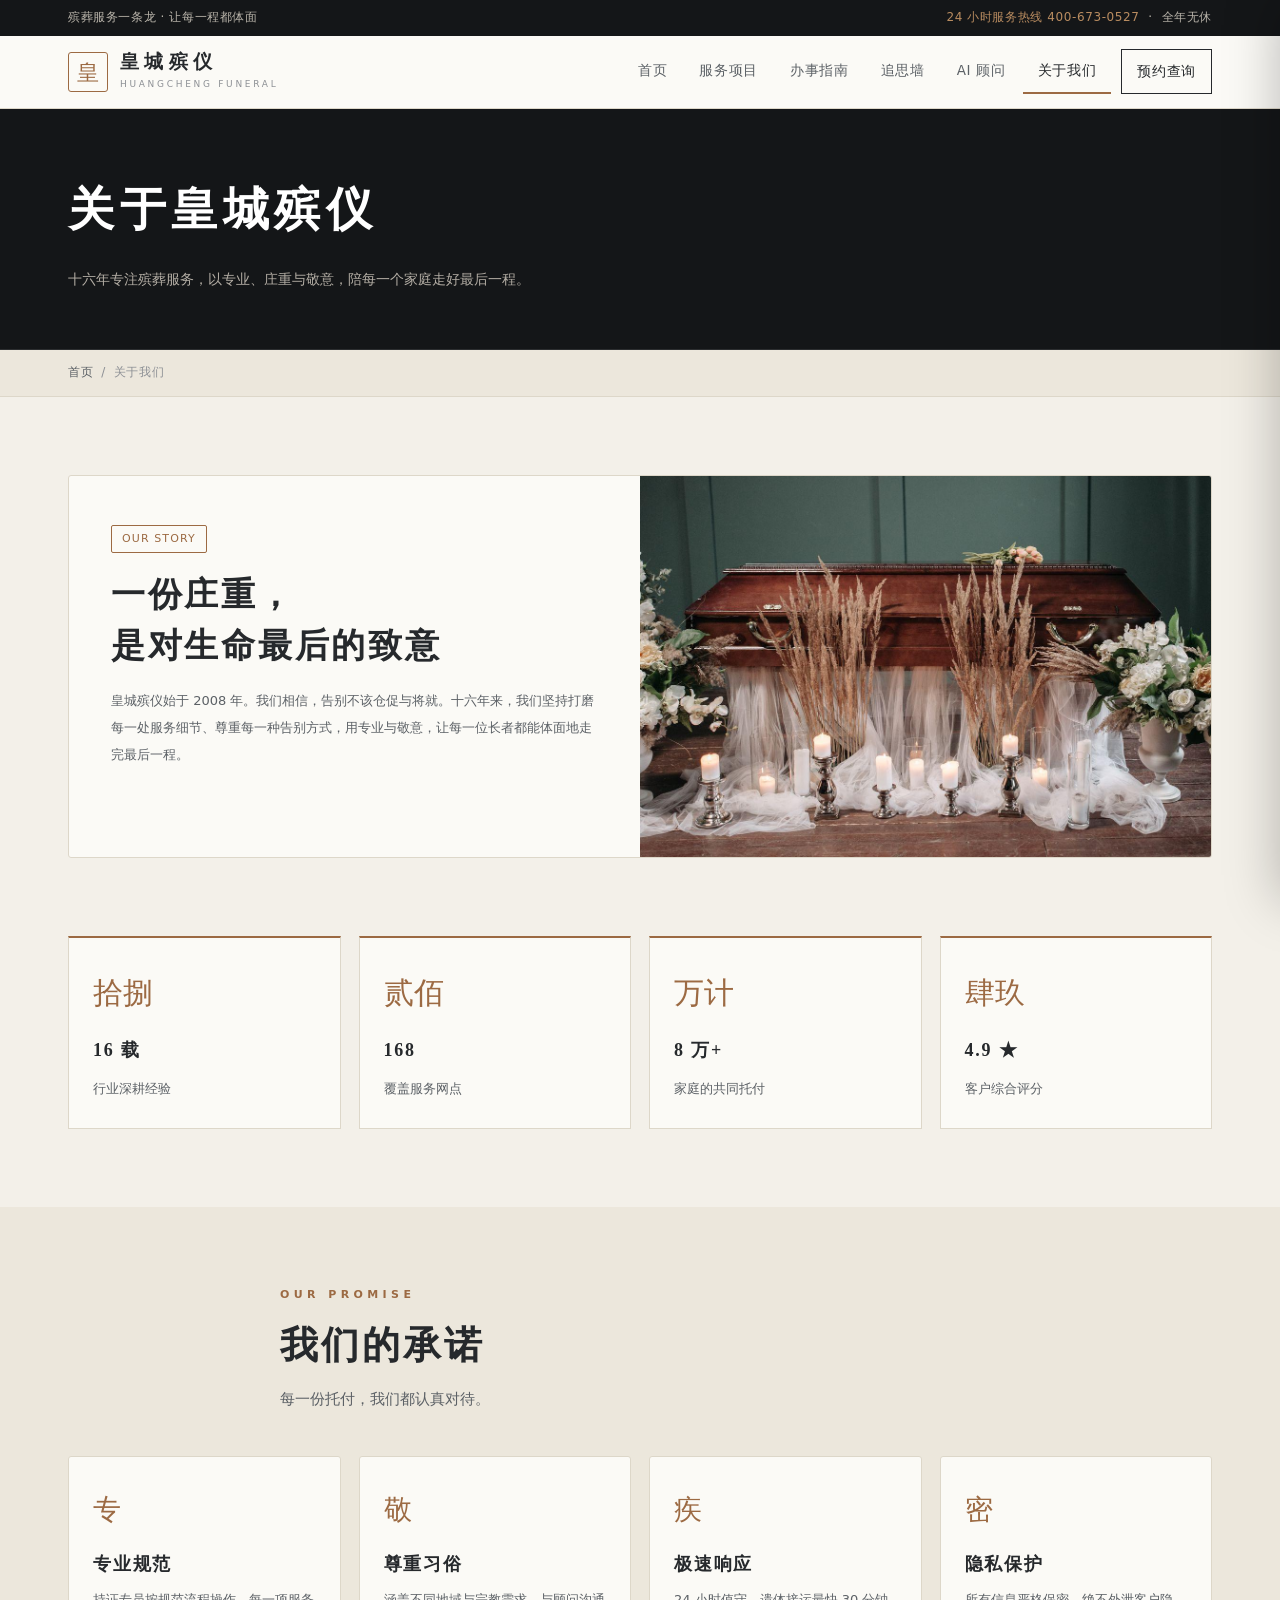
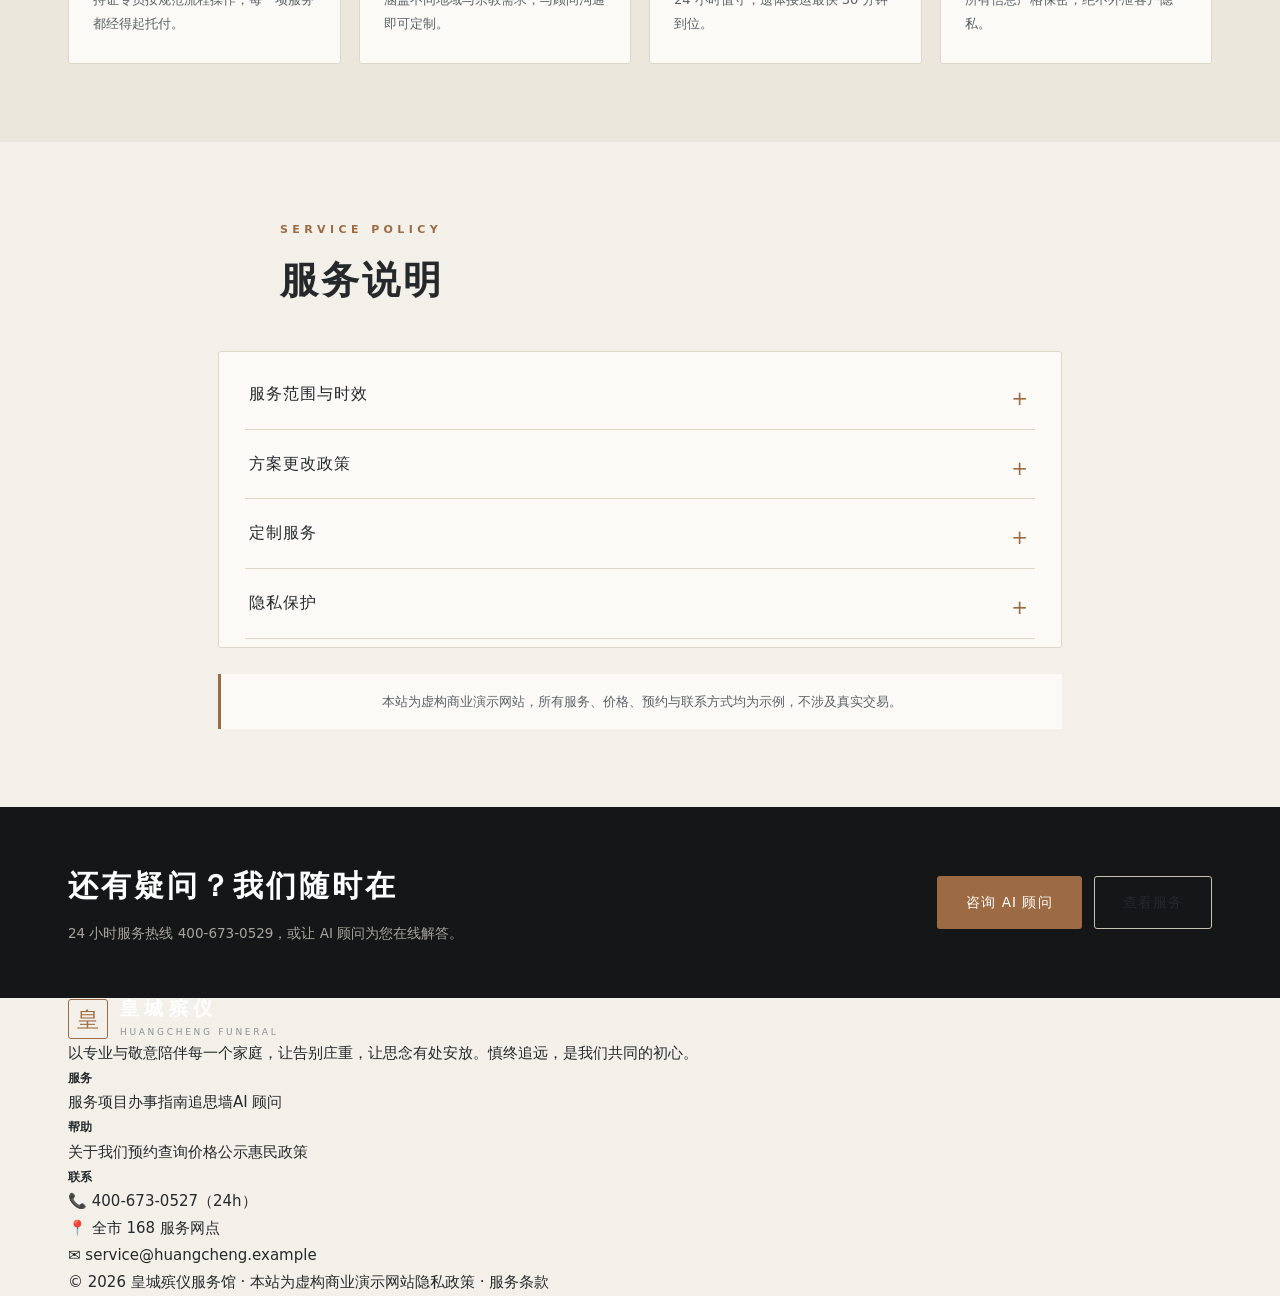
==== commit 80b3b3c7: "fix dark mode / phone / content" ====
--- a/about.html
+++ b/about.html
@@ -71,7 +71,7 @@
   <div style="display:flex;gap:12px;flex-wrap:wrap"><a href="agent.html" class="btn btn-copper">咨询 AI 顾问</a><a href="services.html" class="btn btn-outline">查看服务</a></div>
 </div></section>
 
-<footer class="foot"><div class="wrap">
+<footer class="sitefoot"><div class="wrap">
   <div class="grid">
     <div class="brand"><div class="logo" style="color:#fff"><div class="mark">皇</div><div class="txt"><b>皇城殡仪</b><span>HUANGCHENG FUNERAL</span></div></div><p>以专业与敬意陪伴每一个家庭，让告别庄重，让思念有处安放。慎终追远，是我们共同的初心。</p></div>
     <div><h5>服务</h5><a href="services.html">服务项目</a><a href="guide.html">办事指南</a><a href="memorial.html">追思墙</a><a href="agent.html">AI 顾问</a></div>
--- a/assets/style.css
+++ b/assets/style.css
@@ -22,7 +22,7 @@
   --serif:"Songti SC","STSong","SimSun",serif;
 }
 @media (prefers-color-scheme:dark){
-  :root{color-scheme:dark;--ink0:#0c0d0e;--ink:#1b1c1e;--ink2:#a7a49d;--ink3:#7b7872;--paper:#141516;--paper-2:#1c1d1f;--card:#1a1b1c;--copper:#c08a5c;--copper-2:#d7a878;--jade:#7d9287;--line:#33322f;--line-2:#45433e;--shadow:none;--shadow-lg:0 24px 60px rgba(0,0,0,.5)}
+  :root{color-scheme:dark;--ink0:#0c0d0e;--ink:#ece7dd;--ink2:#b3aea4;--ink3:#9c9890;--paper:#141516;--paper-2:#1c1d1f;--card:#1c1d1e;--copper:#d09a68;--copper-2:#e0b184;--jade:#8fa79a;--line:#35342f;--line-2:#4a4842;--shadow:none;--shadow-lg:0 24px 60px rgba(0,0,0,.5)}
 }
 *{box-sizing:border-box;margin:0;padding:0}
 html{-webkit-text-size-adjust:100%;scroll-behavior:smooth;overflow-x:hidden}
@@ -254,8 +254,12 @@
 .prod .price{margin-top:12px;display:flex;align-items:baseline;gap:8px}
 .prod .price b{font-family:var(--serif);font-size:19px;color:var(--copper)}
 .prod .price del{font-size:12px;color:var(--ink3)}
-.prod .foot{display:flex;gap:8px;margin-top:14px}
+/* 产品卡按钮区：覆盖全局 .foot（页脚）样式，避免类名冲突导致黑底+灰字 */
+.prod .foot{display:flex;gap:8px;margin-top:14px;background:transparent;color:inherit}
 .prod .foot .btn{flex:1}
+.prod .foot a.btn{display:inline-flex;color:#fff;margin-bottom:0;font-size:12.5px}
+.prod .foot a.btn-outline{color:var(--ink);background:transparent;border-color:var(--line-2)}
+.prod .foot a.btn-outline:hover{color:var(--copper);border-color:var(--copper)}
 @media(max-width:1000px){.prod-grid{grid-template-columns:repeat(2,1fr)}}
 @media(max-width:520px){.prod-grid{grid-template-columns:1fr}}
 
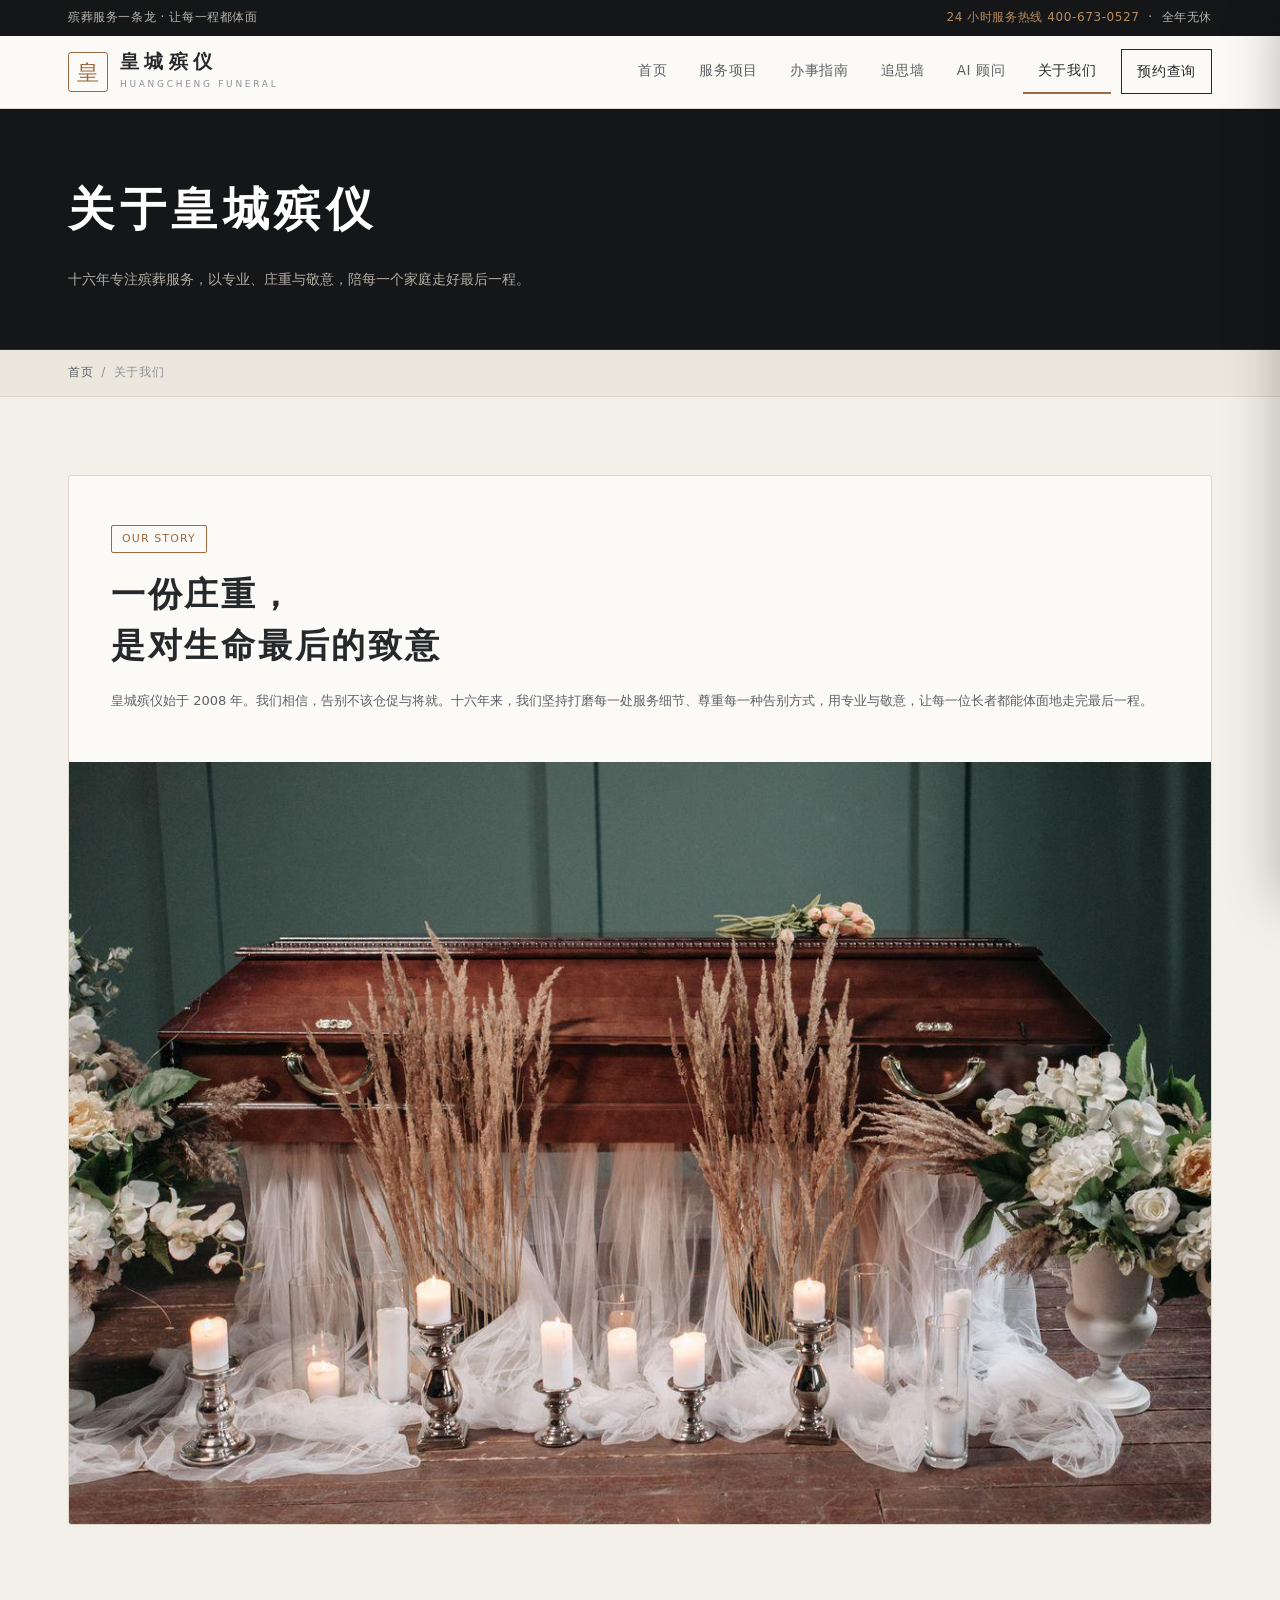
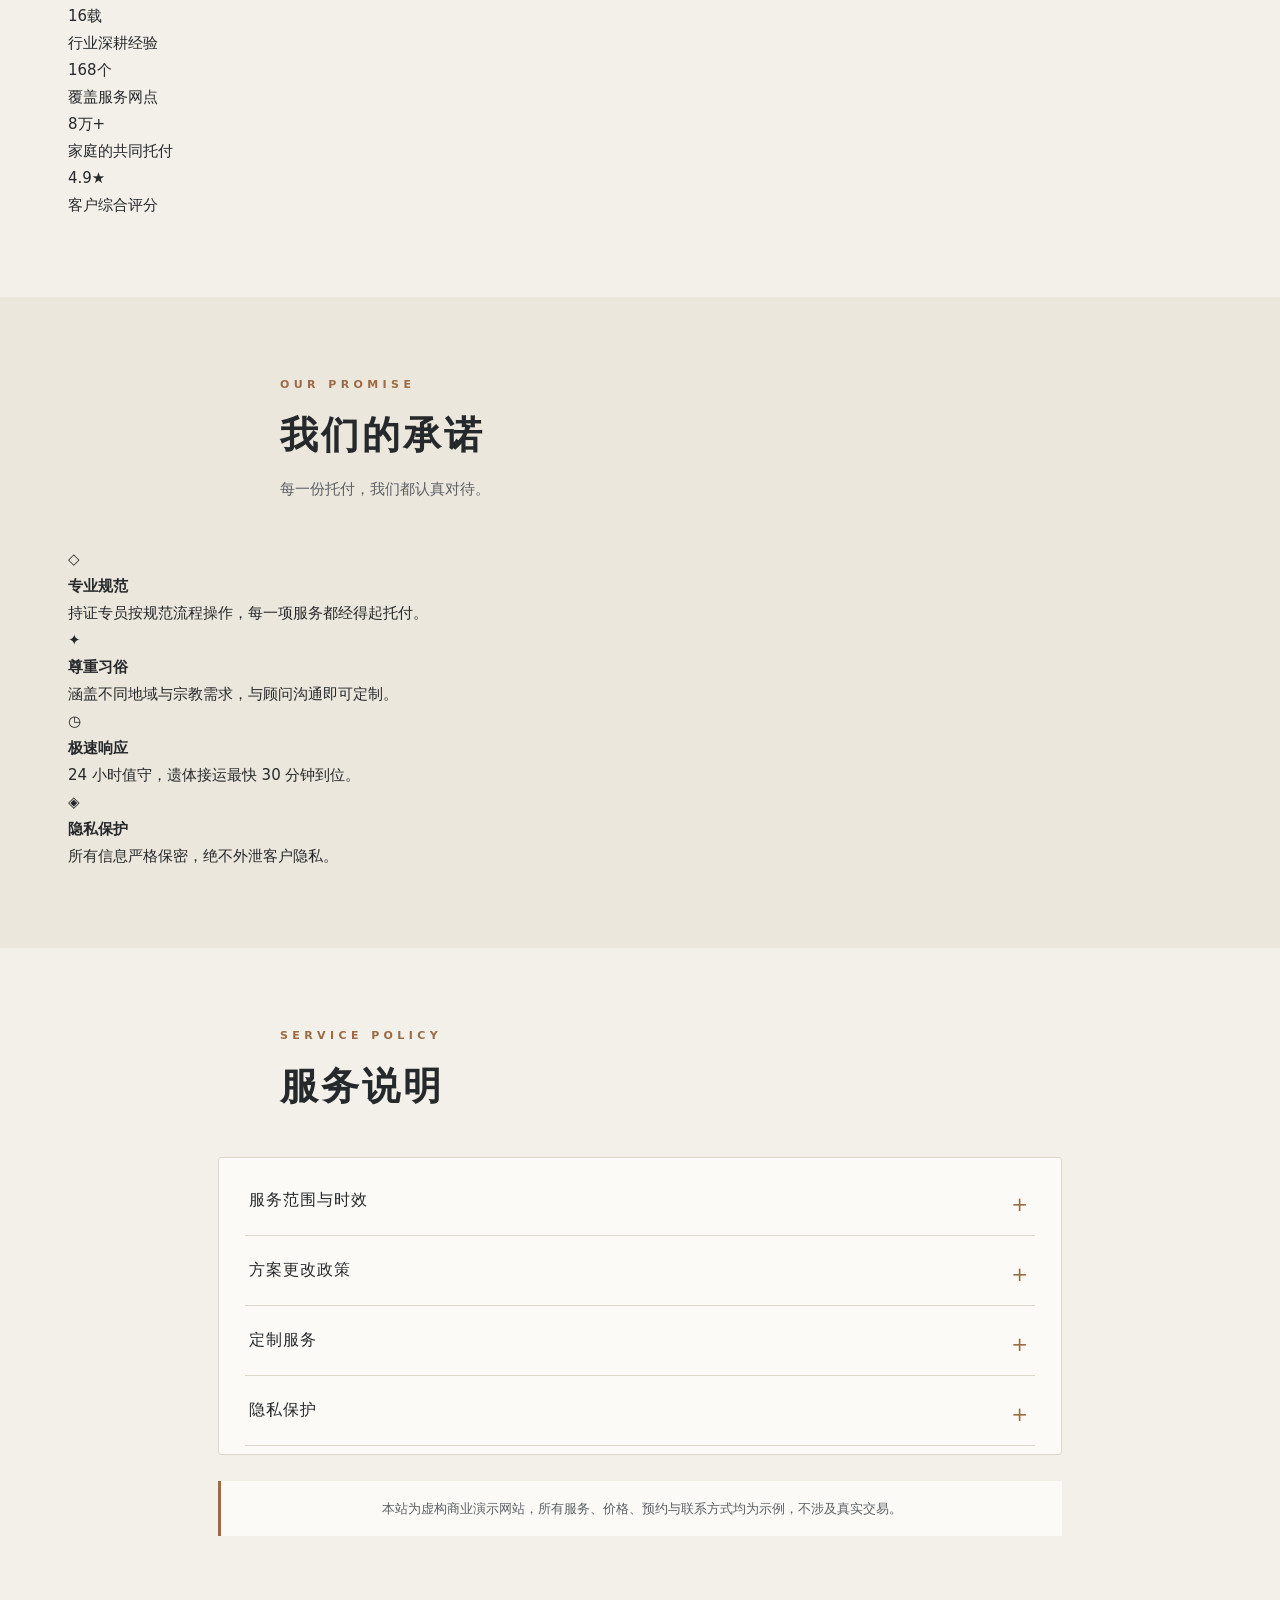
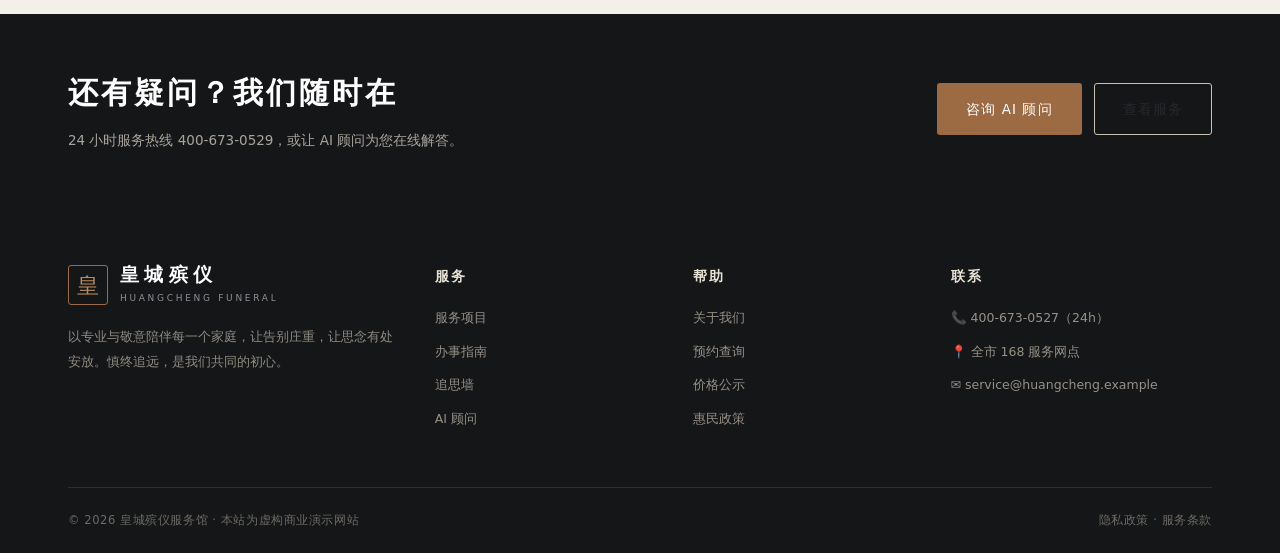
==== commit f5a446a0: "fix dark mode / phone / content" ====
--- a/about.html
+++ b/about.html
@@ -27,7 +27,7 @@
 <div class="crumb"><div class="wrap"><a href="index.html">首页</a><span>/</span>关于我们</div></div>
 
 <section><div class="wrap">
-  <div class="card" style="padding:0;overflow:hidden;display:grid;grid-template-columns:1fr 1fr">
+  <div class="card about-hero" style="padding:0;overflow:hidden;display:grid">
     <div style="padding:48px 42px"><span class="tag">OUR STORY</span>
       <h2 style="font-family:var(--serif);font-size:clamp(24px,3.4vw,34px);margin:16px 0;letter-spacing:.08em;line-height:1.5">一份庄重，<br>是对生命最后的致意</h2>
       <p class="small" style="line-height:2.1">皇城殡仪始于 2008 年。我们相信，告别不该仓促与将就。十六年来，我们坚持打磨每一处服务细节、尊重每一种告别方式，用专业与敬意，让每一位长者都能体面地走完最后一程。</p>
@@ -37,21 +37,21 @@
 </div></section>
 
 <section style="padding-top:0"><div class="wrap">
-  <div class="guide-grid" style="grid-template-columns:repeat(4,1fr)">
-    <div class="guide-card"><div class="ic">拾捌</div><h4>16 载</h4><p>行业深耕经验</p></div>
-    <div class="guide-card"><div class="ic">贰佰</div><h4>168</h4><p>覆盖服务网点</p></div>
-    <div class="guide-card"><div class="ic">万计</div><h4>8 万+</h4><p>家庭的共同托付</p></div>
-    <div class="guide-card"><div class="ic">肆玖</div><h4>4.9 ★</h4><p>客户综合评分</p></div>
+  <div class="stat-grid">
+    <div class="stat-card"><div class="stat-num">16<span>载</span></div><div class="stat-label">行业深耕经验</div></div>
+    <div class="stat-card"><div class="stat-num">168<span>个</span></div><div class="stat-label">覆盖服务网点</div></div>
+    <div class="stat-card"><div class="stat-num">8<span>万+</span></div><div class="stat-label">家庭的共同托付</div></div>
+    <div class="stat-card"><div class="stat-num">4.9<span>★</span></div><div class="stat-label">客户综合评分</div></div>
   </div>
 </div></section>
 
 <section style="background:var(--paper-2)"><div class="wrap">
   <div class="sec-head"><span class="kicker">OUR PROMISE</span><h2>我们的承诺</h2><p>每一份托付，我们都认真对待。</p></div>
-  <div class="guide-grid">
-    <div class="card" style="padding:28px 24px"><div class="ic" style="font-family:var(--serif);font-size:28px;color:var(--copper)">专</div><h4 style="font-family:var(--serif);font-size:18px;margin:12px 0 8px;letter-spacing:.1em">专业规范</h4><p class="small">持证专员按规范流程操作，每一项服务都经得起托付。</p></div>
-    <div class="card" style="padding:28px 24px"><div class="ic" style="font-family:var(--serif);font-size:28px;color:var(--copper)">敬</div><h4 style="font-family:var(--serif);font-size:18px;margin:12px 0 8px;letter-spacing:.1em">尊重习俗</h4><p class="small">涵盖不同地域与宗教需求，与顾问沟通即可定制。</p></div>
-    <div class="card" style="padding:28px 24px"><div class="ic" style="font-family:var(--serif);font-size:28px;color:var(--copper)">疾</div><h4 style="font-family:var(--serif);font-size:18px;margin:12px 0 8px;letter-spacing:.1em">极速响应</h4><p class="small">24 小时值守，遗体接运最快 30 分钟到位。</p></div>
-    <div class="card" style="padding:28px 24px"><div class="ic" style="font-family:var(--serif);font-size:28px;color:var(--copper)">密</div><h4 style="font-family:var(--serif);font-size:18px;margin:12px 0 8px;letter-spacing:.1em">隐私保护</h4><p class="small">所有信息严格保密，绝不外泄客户隐私。</p></div>
+  <div class="promise-grid">
+    <div class="promise-card"><div class="p-ic">◇</div><h4>专业规范</h4><p>持证专员按规范流程操作，每一项服务都经得起托付。</p></div>
+    <div class="promise-card"><div class="p-ic">✦</div><h4>尊重习俗</h4><p>涵盖不同地域与宗教需求，与顾问沟通即可定制。</p></div>
+    <div class="promise-card"><div class="p-ic">◷</div><h4>极速响应</h4><p>24 小时值守，遗体接运最快 30 分钟到位。</p></div>
+    <div class="promise-card"><div class="p-ic">◈</div><h4>隐私保护</h4><p>所有信息严格保密，绝不外泄客户隐私。</p></div>
   </div>
 </div></section>
 
--- a/assets/style.css
+++ b/assets/style.css
@@ -188,17 +188,17 @@
 .faq .ans{padding:0 4px 22px;color:var(--ink2);font-size:13.5px;line-height:2}
 
 /* 页脚 */
-.foot{background:var(--ink0);color:#a9a49b;margin-top:0}
-.foot .grid{display:grid;grid-template-columns:1.5fr 1fr 1fr 1.2fr;gap:40px;padding:60px 0 46px}
-.foot .brand .logo{color:#fff}
-.foot .brand .logo .mark{border-color:var(--copper);color:var(--copper-2)}
-.foot .brand p{margin-top:18px;font-size:12.5px;line-height:2;color:#8f8a82}
-.foot h5{color:#e8e2d6;font-family:var(--serif);font-size:14px;letter-spacing:.16em;margin-bottom:18px;font-weight:600}
-.foot a{display:block;color:#969087;font-size:12.5px;margin-bottom:11px}
-.foot a:hover{color:var(--copper-2)}
-.foot .contact-line{font-size:12.5px;margin-bottom:11px;color:#969087}
-.foot .bottom{border-top:1px solid rgba(255,255,255,.1);padding:22px 0;display:flex;justify-content:space-between;gap:16px;flex-wrap:wrap;font-size:11.5px;color:#6e6a64;letter-spacing:.05em}
-@media(max-width:900px){.foot .grid{grid-template-columns:1fr 1fr;gap:34px}}
+.sitefoot{background:var(--ink0);color:#a9a49b;margin-top:0}
+.sitefoot .grid{display:grid;grid-template-columns:1.5fr 1fr 1fr 1.2fr;gap:40px;padding:60px 0 46px}
+.sitefoot .brand .logo{color:#fff}
+.sitefoot .brand .logo .mark{border-color:var(--copper);color:var(--copper-2)}
+.sitefoot .brand p{margin-top:18px;font-size:12.5px;line-height:2;color:#8f8a82}
+.sitefoot h5{color:#e8e2d6;font-family:var(--serif);font-size:14px;letter-spacing:.16em;margin-bottom:18px;font-weight:600}
+.sitefoot a{display:block;color:#969087;font-size:12.5px;margin-bottom:11px}
+.sitefoot a:hover{color:var(--copper-2)}
+.sitefoot .contact-line{font-size:12.5px;margin-bottom:11px;color:#969087}
+.sitefoot .bottom{border-top:1px solid rgba(255,255,255,.1);padding:22px 0;display:flex;justify-content:space-between;gap:16px;flex-wrap:wrap;font-size:11.5px;color:#6e6a64;letter-spacing:.05em}
+@media(max-width:900px){.sitefoot .grid{grid-template-columns:1fr 1fr;gap:34px}}
 
 /* 内页头 */
 .pagehead{background:var(--ink0);color:#fff;border-bottom:1px solid rgba(255,255,255,.1)}
@@ -254,12 +254,9 @@
 .prod .price{margin-top:12px;display:flex;align-items:baseline;gap:8px}
 .prod .price b{font-family:var(--serif);font-size:19px;color:var(--copper)}
 .prod .price del{font-size:12px;color:var(--ink3)}
-/* 产品卡按钮区：覆盖全局 .foot（页脚）样式，避免类名冲突导致黑底+灰字 */
-.prod .foot{display:flex;gap:8px;margin-top:14px;background:transparent;color:inherit}
+/* 产品卡按钮区（.foot 为卡片内局部类名，与页脚 .sitefoot 互不冲突） */
+.prod .foot{display:flex;gap:8px;margin-top:14px}
 .prod .foot .btn{flex:1}
-.prod .foot a.btn{display:inline-flex;color:#fff;margin-bottom:0;font-size:12.5px}
-.prod .foot a.btn-outline{color:var(--ink);background:transparent;border-color:var(--line-2)}
-.prod .foot a.btn-outline:hover{color:var(--copper);border-color:var(--copper)}
 @media(max-width:1000px){.prod-grid{grid-template-columns:repeat(2,1fr)}}
 @media(max-width:520px){.prod-grid{grid-template-columns:1fr}}
 
